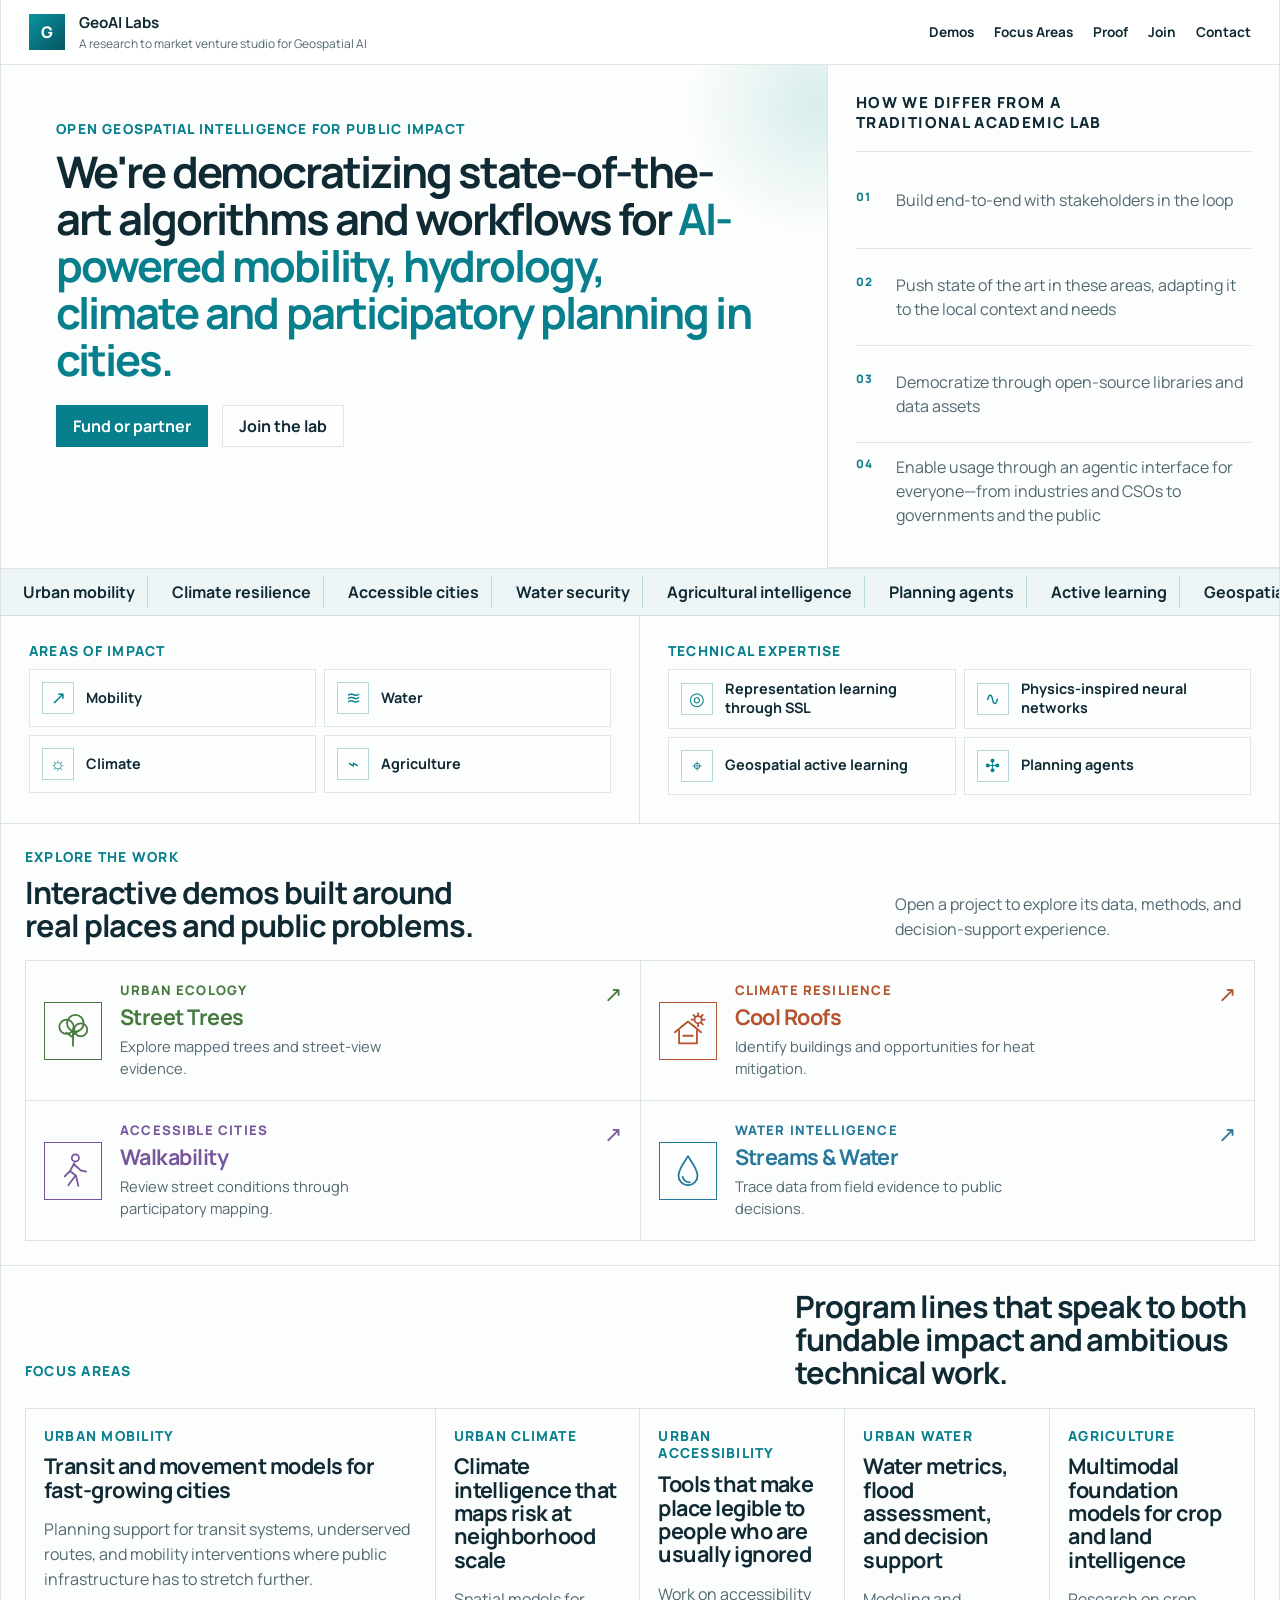
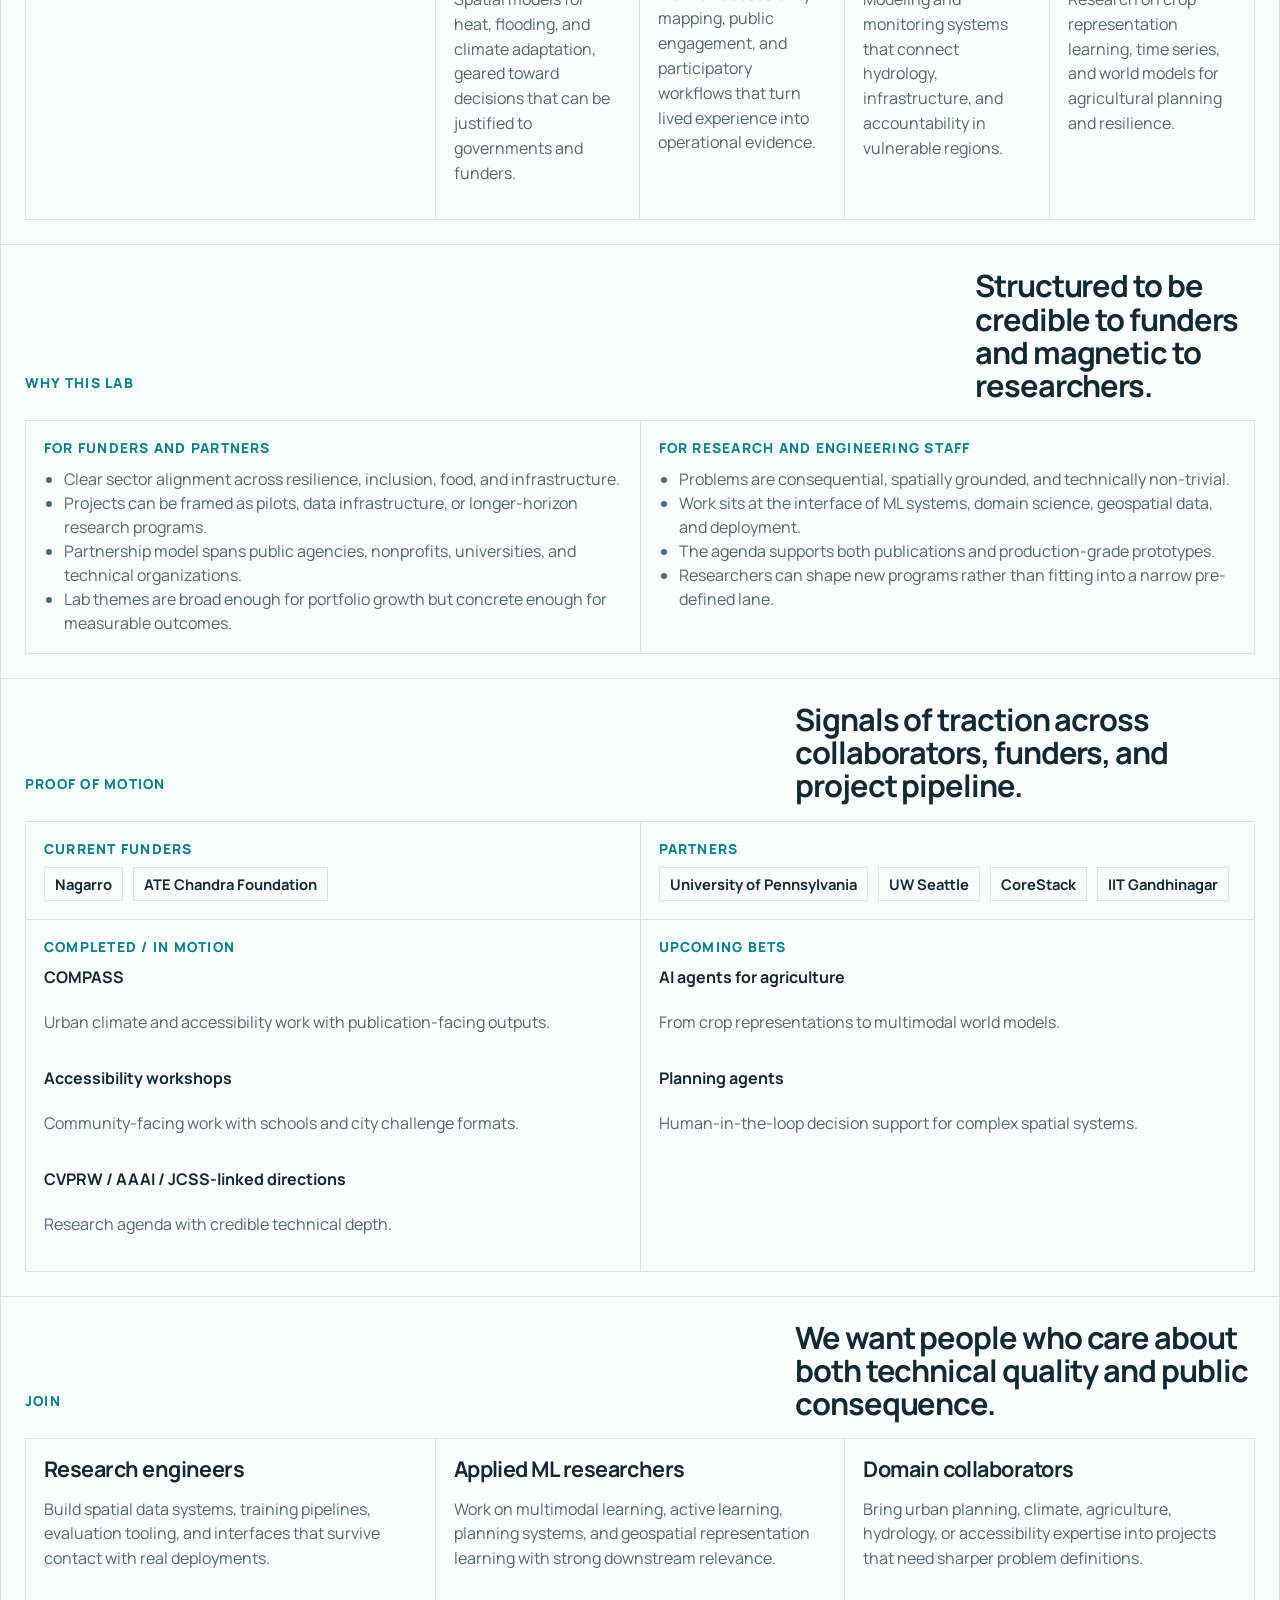
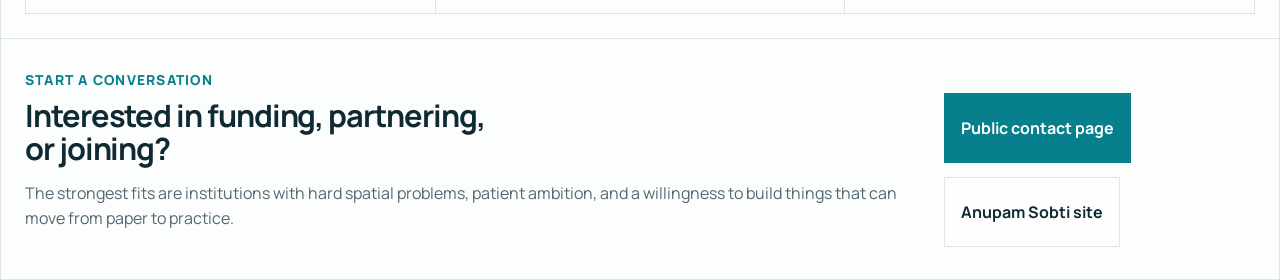
==== index.html @ 1dc9b7a9 "Refine GeoAI Labs homepage design" ====
<!DOCTYPE html>
<html lang="en">
  <head>
    <meta charset="UTF-8" />
    <meta name="viewport" content="width=device-width, initial-scale=1.0" />
    <title>GeoAI Lab</title>
    <meta
      name="description"
      content="GeoAI Lab builds geospatial AI systems for climate resilience, accessibility, water security, agriculture, and urban mobility."
    />
    <link rel="preconnect" href="https://fonts.googleapis.com" />
    <link rel="preconnect" href="https://fonts.gstatic.com" crossorigin />
    <link
      href="https://fonts.googleapis.com/css2?family=Manrope:wght@400;500;600;700;800&family=Newsreader:opsz,wght@6..72,400;6..72,600;6..72,700&display=swap"
      rel="stylesheet"
    />
    <link rel="stylesheet" href="styles.css" />
  </head>
  <body>
    <div class="page-shell">
      <header class="site-header">
        <a class="brand" href="#top">
          <span class="brand-mark">G</span>
          <span class="brand-text">
            <strong>GeoAI Labs</strong>
            <span>A research to market venture studio for Geospatial AI</span>
          </span>
        </a>
        <nav class="site-nav">
          <a href="#demos">Demos</a>
          <a href="#focus">Focus Areas</a>
          <a href="#proof">Proof</a>
          <a href="#join">Join</a>
          <a href="#contact">Contact</a>
        </nav>
      </header>

      <main id="top">
        <section class="hero reveal">
          <div class="hero-copy">
            <p class="eyebrow">Open geospatial intelligence for public impact</p>
            <h1>
              We're democratizing state-of-the-art algorithms and workflows for
              <span>AI-powered mobility, hydrology, climate and participatory planning in cities.</span>
            </h1>
            <div class="hero-actions">
              <a class="button button-primary" href="#contact">Fund or partner</a>
              <a class="button button-secondary" href="#join">Join the lab</a>
            </div>
          </div>

          <aside class="hero-panel">
            <div class="signal-card">
              <p class="signal-label">How we differ from a traditional academic lab</p>
              <ul class="signal-list">
                <li>Build end-to-end with stakeholders in the loop</li>
                <li>Push state of the art in these areas, adapting it to the local context and needs</li>
                <li>Democratize through open-source libraries and data assets</li>
                <li>Enable usage through an agentic interface for everyone—from industries and CSOs to governments and the public</li>
              </ul>
            </div>
          </aside>
        </section>

        <section class="marquee reveal">
          <div class="marquee-track">
            <span>Urban mobility</span>
            <span>Climate resilience</span>
            <span>Accessible cities</span>
            <span>Water security</span>
            <span>Agricultural intelligence</span>
            <span>Planning agents</span>
            <span>Active learning</span>
            <span>Geospatial NLP</span>
            <span>Urban mobility</span>
            <span>Climate resilience</span>
            <span>Accessible cities</span>
            <span>Water security</span>
            <span>Agricultural intelligence</span>
            <span>Planning agents</span>
            <span>Active learning</span>
            <span>Geospatial NLP</span>
          </div>
        </section>

        <section class="portfolio-band reveal" aria-label="Research portfolio">
          <article>
            <p class="eyebrow">Areas of impact</p>
            <ul class="portfolio-list">
              <li><span class="portfolio-icon" aria-hidden="true">↗</span><span>Mobility</span></li>
              <li><span class="portfolio-icon" aria-hidden="true">≋</span><span>Water</span></li>
              <li><span class="portfolio-icon" aria-hidden="true">☼</span><span>Climate</span></li>
              <li><span class="portfolio-icon" aria-hidden="true">⌁</span><span>Agriculture</span></li>
            </ul>
          </article>
          <article>
            <p class="eyebrow">Technical Expertise</p>
            <ul class="portfolio-list">
              <li><span class="portfolio-icon" aria-hidden="true">◎</span><span>Representation learning through SSL</span></li>
              <li><span class="portfolio-icon" aria-hidden="true">∿</span><span>Physics-inspired neural networks</span></li>
              <li><span class="portfolio-icon" aria-hidden="true">⌖</span><span>Geospatial active learning</span></li>
              <li><span class="portfolio-icon" aria-hidden="true">✣</span><span>Planning agents</span></li>
            </ul>
          </article>
        </section>

        <section class="section reveal" id="demos">
          <div class="section-heading">
            <div>
              <p class="eyebrow">Explore The Work</p>
              <h2>Interactive demos built around real places and public problems.</h2>
            </div>
            <p class="section-intro">Open a project to explore its data, methods, and decision-support experience.</p>
          </div>

          <div class="demo-grid">
            <a class="demo-card demo-trees" href="trees/">
              <span class="demo-icon" aria-hidden="true">
                <svg viewBox="0 0 64 64" role="img">
                  <path d="M32 57V34" />
                  <path d="M32 43 21 35M32 39l10-8" />
                  <circle cx="21" cy="25" r="12" />
                  <circle cx="36" cy="19" r="14" />
                  <circle cx="45" cy="30" r="11" />
                </svg>
              </span>
              <span class="demo-copy">
                <span class="demo-label">Urban ecology</span>
                <strong>Street Trees</strong>
                <span>Explore mapped trees and street-view evidence.</span>
              </span>
              <span class="demo-arrow" aria-hidden="true">↗</span>
            </a>

            <a class="demo-card demo-roofs" href="coolroofs/">
              <span class="demo-icon" aria-hidden="true">
                <svg viewBox="0 0 64 64" role="img">
                  <path d="m10 34 22-18 22 18" />
                  <path d="M17 31v22h30V31" />
                  <path d="M24 40h16" />
                  <circle cx="49" cy="13" r="6" />
                  <path d="M49 2v4M49 20v4M38 13h4M56 13h4M41 5l3 3M54 18l3 3M57 5l-3 3" />
                </svg>
              </span>
              <span class="demo-copy">
                <span class="demo-label">Climate resilience</span>
                <strong>Cool Roofs</strong>
                <span>Identify buildings and opportunities for heat mitigation.</span>
              </span>
              <span class="demo-arrow" aria-hidden="true">↗</span>
            </a>

            <a class="demo-card demo-walk" href="walk/">
              <span class="demo-icon" aria-hidden="true">
                <svg viewBox="0 0 64 64" role="img">
                  <circle cx="36" cy="10" r="6" />
                  <path d="m34 19-7 13 10 8 4 17M27 32l-9 9M34 21l11 10 9 2M36 40l-12 16" />
                </svg>
              </span>
              <span class="demo-copy">
                <span class="demo-label">Accessible cities</span>
                <strong>Walkability</strong>
                <span>Review street conditions through participatory mapping.</span>
              </span>
              <span class="demo-arrow" aria-hidden="true">↗</span>
            </a>

            <a class="demo-card demo-water" href="streams/">
              <span class="demo-icon" aria-hidden="true">
                <svg viewBox="0 0 64 64" role="img">
                  <path d="M32 7C24 20 16 29 16 40a16 16 0 0 0 32 0C48 29 40 20 32 7Z" />
                  <path d="M23 42c2 6 6 9 12 9" />
                </svg>
              </span>
              <span class="demo-copy">
                <span class="demo-label">Water intelligence</span>
                <strong>Streams & Water</strong>
                <span>Trace data from field evidence to public decisions.</span>
              </span>
              <span class="demo-arrow" aria-hidden="true">↗</span>
            </a>
          </div>
        </section>

        <section class="section reveal" id="focus">
          <div class="section-heading">
            <p class="eyebrow">Focus Areas</p>
            <h2>Program lines that speak to both fundable impact and ambitious technical work.</h2>
          </div>

          <div class="focus-grid">
            <article class="focus-card mobility">
              <p class="card-kicker">Urban mobility</p>
              <h3>Transit and movement models for fast-growing cities</h3>
              <p>
                Planning support for transit systems, underserved routes, and mobility
                interventions where public infrastructure has to stretch further.
              </p>
            </article>
            <article class="focus-card climate">
              <p class="card-kicker">Urban climate</p>
              <h3>Climate intelligence that maps risk at neighborhood scale</h3>
              <p>
                Spatial models for heat, flooding, and climate adaptation, geared toward
                decisions that can be justified to governments and funders.
              </p>
            </article>
            <article class="focus-card access">
              <p class="card-kicker">Urban accessibility</p>
              <h3>Tools that make place legible to people who are usually ignored</h3>
              <p>
                Work on accessibility mapping, public engagement, and participatory
                workflows that turn lived experience into operational evidence.
              </p>
            </article>
            <article class="focus-card water">
              <p class="card-kicker">Urban water</p>
              <h3>Water metrics, flood assessment, and decision support</h3>
              <p>
                Modeling and monitoring systems that connect hydrology, infrastructure,
                and accountability in vulnerable regions.
              </p>
            </article>
            <article class="focus-card agri">
              <p class="card-kicker">Agriculture</p>
              <h3>Multimodal foundation models for crop and land intelligence</h3>
              <p>
                Research on crop representation learning, time series, and world models
                for agricultural planning and resilience.
              </p>
            </article>
          </div>
        </section>

        <section class="section split reveal" id="proof">
          <div class="section-heading narrow">
            <p class="eyebrow">Why This Lab</p>
            <h2>Structured to be credible to funders and magnetic to researchers.</h2>
          </div>

          <div class="split-grid">
            <article class="panel">
              <p class="panel-kicker">For funders and partners</p>
              <ul class="detail-list">
                <li>Clear sector alignment across resilience, inclusion, food, and infrastructure.</li>
                <li>Projects can be framed as pilots, data infrastructure, or longer-horizon research programs.</li>
                <li>Partnership model spans public agencies, nonprofits, universities, and technical organizations.</li>
                <li>Lab themes are broad enough for portfolio growth but concrete enough for measurable outcomes.</li>
              </ul>
            </article>
            <article class="panel">
              <p class="panel-kicker">For research and engineering staff</p>
              <ul class="detail-list">
                <li>Problems are consequential, spatially grounded, and technically non-trivial.</li>
                <li>Work sits at the interface of ML systems, domain science, geospatial data, and deployment.</li>
                <li>The agenda supports both publications and production-grade prototypes.</li>
                <li>Researchers can shape new programs rather than fitting into a narrow pre-defined lane.</li>
              </ul>
            </article>
          </div>
        </section>

        <section class="section reveal">
          <div class="section-heading">
            <p class="eyebrow">Proof Of Motion</p>
            <h2>Signals of traction across collaborators, funders, and project pipeline.</h2>
          </div>

          <div class="evidence-grid">
            <article class="evidence-card">
              <p class="card-kicker">Current funders</p>
              <div class="pill-row">
                <span>Nagarro</span>
                <span>ATE Chandra Foundation</span>
              </div>
            </article>
            <article class="evidence-card">
              <p class="card-kicker">Partners</p>
              <div class="pill-row">
                <span>University of Pennsylvania</span>
                <span>UW Seattle</span>
                <span>CoreStack</span>
                <span>IIT Gandhinagar</span>
              </div>
            </article>
            <article class="evidence-card">
              <p class="card-kicker">Completed / in motion</p>
              <div class="metric-stack">
                <div>
                  <strong>COMPASS</strong>
                  <p>Urban climate and accessibility work with publication-facing outputs.</p>
                </div>
                <div>
                  <strong>Accessibility workshops</strong>
                  <p>Community-facing work with schools and city challenge formats.</p>
                </div>
                <div>
                  <strong>CVPRW / AAAI / JCSS-linked directions</strong>
                  <p>Research agenda with credible technical depth.</p>
                </div>
              </div>
            </article>
            <article class="evidence-card accent">
              <p class="card-kicker">Upcoming bets</p>
              <div class="metric-stack">
                <div>
                  <strong>AI agents for agriculture</strong>
                  <p>From crop representations to multimodal world models.</p>
                </div>
                <div>
                  <strong>Planning agents</strong>
                  <p>Human-in-the-loop decision support for complex spatial systems.</p>
                </div>
              </div>
            </article>
          </div>
        </section>

        <section class="section recruitment reveal" id="join">
          <div class="section-heading">
            <p class="eyebrow">Join</p>
            <h2>We want people who care about both technical quality and public consequence.</h2>
          </div>

          <div class="recruit-grid">
            <article class="recruit-card">
              <h3>Research engineers</h3>
              <p>
                Build spatial data systems, training pipelines, evaluation tooling, and
                interfaces that survive contact with real deployments.
              </p>
            </article>
            <article class="recruit-card">
              <h3>Applied ML researchers</h3>
              <p>
                Work on multimodal learning, active learning, planning systems, and
                geospatial representation learning with strong downstream relevance.
              </p>
            </article>
            <article class="recruit-card">
              <h3>Domain collaborators</h3>
              <p>
                Bring urban planning, climate, agriculture, hydrology, or accessibility
                expertise into projects that need sharper problem definitions.
              </p>
            </article>
          </div>
        </section>

        <section class="section contact reveal" id="contact">
          <div class="contact-panel">
            <div>
              <p class="eyebrow">Start A Conversation</p>
              <h2>Interested in funding, partnering, or joining?</h2>
              <p>
                The strongest fits are institutions with hard spatial problems, patient
                ambition, and a willingness to build things that can move from paper to practice.
              </p>
            </div>
            <div class="contact-actions">
              <a class="button button-primary" href="https://anupamsobti.github.io/get_in_touch/" target="_blank" rel="noreferrer">Public contact page</a>
              <a class="button button-secondary" href="https://anupamsobti.github.io/" target="_blank" rel="noreferrer">Anupam Sobti site</a>
            </div>
          </div>
        </section>
      </main>
    </div>

    <script src="script.js"></script>
  </body>
</html>
---- styles.css ----
:root {
  --bg: #edf3f5;
  --bg-strong: #dbe6e9;
  --surface: rgba(255, 255, 255, 0.88);
  --surface-strong: #ffffff;
  --ink: #102a34;
  --muted: #526871;
  --line: rgba(16, 42, 52, 0.12);
  --brand: #087f8c;
  --brand-2: #f05d3a;
  --brand-3: #7bc7be;
  --shadow: 0 12px 34px rgba(20, 52, 62, 0.08);
  --radius-xl: 20px;
  --radius-lg: 14px;
  --radius-md: 10px;
  --max-width: 1440px;
}

* {
  box-sizing: border-box;
}

html {
  scroll-behavior: smooth;
}

body {
  margin: 0;
  min-height: 100vh;
  color: var(--ink);
  background:
    radial-gradient(circle at 8% 0%, rgba(8, 127, 140, 0.12), transparent 28%),
    radial-gradient(circle at 92% 8%, rgba(240, 93, 58, 0.08), transparent 20%),
    linear-gradient(180deg, #f7fafb 0%, var(--bg) 100%);
  font-family: "Manrope", "Avenir Next", "Segoe UI", sans-serif;
}

body::before {
  content: "";
  position: fixed;
  inset: 0;
  pointer-events: none;
  background-image:
    linear-gradient(rgba(19, 33, 30, 0.045) 1px, transparent 1px),
    linear-gradient(90deg, rgba(19, 33, 30, 0.045) 1px, transparent 1px);
  background-size: 56px 56px;
  mask-image: linear-gradient(180deg, rgba(0, 0, 0, 0.22), transparent 75%);
}

.page-shell {
  width: min(calc(100% - 40px), var(--max-width));
  margin: 0 auto;
  padding: 12px 0 36px;
}

.site-header {
  position: sticky;
  top: 10px;
  z-index: 10;
  display: flex;
  justify-content: space-between;
  align-items: center;
  gap: 24px;
  padding: 9px 12px;
  margin-bottom: 12px;
  border: 1px solid var(--line);
  border-radius: 999px;
  background: rgba(255, 255, 255, 0.86);
  backdrop-filter: blur(14px);
  box-shadow: 0 8px 24px rgba(16, 42, 52, 0.08);
}

.brand {
  display: inline-flex;
  align-items: center;
  gap: 14px;
  color: inherit;
  text-decoration: none;
}

.brand-mark {
  display: grid;
  place-items: center;
  width: 36px;
  height: 36px;
  border-radius: 10px;
  background: linear-gradient(135deg, #0a94a0, #075463);
  color: #ffffff;
  font-weight: 800;
}

.brand-text {
  display: flex;
  flex-direction: column;
  gap: 2px;
  font-size: 0.75rem;
  color: var(--muted);
}

.brand-text strong {
  color: var(--ink);
  font-size: 0.95rem;
}

.site-nav {
  display: flex;
  flex-wrap: wrap;
  gap: 20px;
}

.site-nav a {
  color: var(--ink);
  text-decoration: none;
  font-size: 0.85rem;
  font-weight: 700;
}

.hero,
.section,
.marquee {
  margin-bottom: 12px;
}

.hero {
  display: grid;
  grid-template-columns: minmax(0, 1.65fr) minmax(360px, 0.9fr);
  gap: 12px;
}

.hero-copy,
.hero-panel,
.section,
.contact-panel {
  border: 1px solid var(--line);
  border-radius: var(--radius-xl);
  background: var(--surface);
  box-shadow: var(--shadow);
  backdrop-filter: blur(10px);
}

.hero-copy {
  padding: clamp(32px, 4.3vw, 64px);
  position: relative;
  overflow: hidden;
}

.hero-copy::after {
  content: "";
  position: absolute;
  width: 260px;
  height: 260px;
  right: -120px;
  top: -90px;
  border-radius: 50%;
  background: radial-gradient(circle, rgba(123, 199, 190, 0.28), transparent 70%);
}

.eyebrow,
.card-kicker,
.panel-kicker,
.signal-label {
  margin: 0 0 10px;
  text-transform: uppercase;
  letter-spacing: 0.09em;
  font-size: 0.86rem;
  font-weight: 900;
  line-height: 1.3;
  color: var(--brand);
}

h1,
h2,
h3 {
  margin: 0;
  line-height: 1.08;
  font-family: "Manrope", "Avenir Next", "Segoe UI", sans-serif;
  font-weight: 700;
}

h1 {
  max-width: 24ch;
  font-size: clamp(2.15rem, 3.4vw, 3.55rem);
  letter-spacing: -0.045em;
}

h1 span {
  color: var(--brand);
}

h2 {
  max-width: 23ch;
  font-size: clamp(1.65rem, 2.4vw, 2.35rem);
  letter-spacing: -0.035em;
}

h3 {
  font-size: 1.35rem;
  letter-spacing: -0.025em;
  margin-bottom: 10px;
}

p {
  line-height: 1.55;
  color: var(--muted);
}

.hero-text {
  max-width: 58ch;
  margin: 24px 0 0;
  font-size: 1.08rem;
}

.founder-note {
  max-width: 54ch;
  margin: 24px 0 0;
  color: var(--ink);
  font-weight: 600;
}

.hero-actions,
.contact-actions {
  display: flex;
  flex-wrap: wrap;
  gap: 14px;
  margin-top: 22px;
}

.button {
  display: inline-flex;
  align-items: center;
  justify-content: center;
  min-height: 42px;
  padding: 0 16px;
  border-radius: 999px;
  border: 1px solid transparent;
  font-weight: 700;
  text-decoration: none;
  transition: transform 180ms ease, border-color 180ms ease, background-color 180ms ease;
}

.button:hover {
  transform: translateY(-1px);
}

.button-primary {
  background: var(--ink);
  background: var(--brand);
  color: #ffffff;
}

.button-secondary {
  border-color: var(--line);
  color: var(--ink);
  background: rgba(255, 255, 255, 0.55);
}

.hero-panel {
  display: grid;
  gap: 10px;
  padding: 12px;
}

.signal-card,
.signal-grid article,
.focus-card,
.panel,
.evidence-card,
.recruit-card {
  border: 1px solid var(--line);
  border-radius: var(--radius-lg);
  background: var(--surface-strong);
}

.signal-card {
  padding: 18px;
}

.signal-list,
.detail-list {
  margin: 0;
  padding-left: 20px;
  color: var(--muted);
  line-height: 1.5;
}

.signal-list {
  display: grid;
  gap: 8px;
}

.signal-list li::marker {
  color: var(--brand);
}

.signal-grid {
  display: grid;
  grid-template-columns: repeat(3, 1fr);
  gap: 8px;
}

.signal-grid article {
  padding: 14px;
}

.signal-grid span {
  display: block;
  margin-bottom: 6px;
  color: var(--muted);
  font-size: 0.85rem;
}

.signal-grid strong {
  display: block;
  margin-bottom: 8px;
  font-size: 1.08rem;
}

.marquee {
  overflow: hidden;
  border-radius: 999px;
  border: 1px solid var(--line);
  background: rgba(255, 255, 255, 0.78);
}

.marquee-track {
  display: flex;
  width: max-content;
  gap: 12px;
  padding: 7px 10px;
  animation: drift 24s linear infinite;
}

.marquee-track span {
  padding: 7px 11px;
  border-radius: 999px;
  background: rgba(8, 127, 140, 0.08);
  color: var(--ink);
  font-weight: 700;
  white-space: nowrap;
}

.section {
  padding: 24px;
}

.section-heading {
  display: flex;
  justify-content: space-between;
  align-items: end;
  gap: 20px;
  margin-bottom: 18px;
}

.section-heading.narrow h2 {
  max-width: 14ch;
}

.section-intro {
  max-width: 36ch;
  margin: 0;
}

.demo-grid {
  display: grid;
  grid-template-columns: repeat(2, 1fr);
  gap: 10px;
}

.demo-card {
  position: relative;
  display: grid;
  grid-template-columns: auto 1fr auto;
  align-items: center;
  gap: 18px;
  min-height: 140px;
  padding: 18px;
  overflow: hidden;
  border: 1px solid var(--line);
  border-radius: var(--radius-lg);
  color: var(--ink);
  text-decoration: none;
  background: var(--surface-strong);
  transition: transform 180ms ease, box-shadow 180ms ease, border-color 180ms ease;
}

.demo-card::after {
  content: "";
  position: absolute;
  width: 180px;
  height: 180px;
  right: -72px;
  bottom: -96px;
  border-radius: 50%;
  background: currentColor;
  opacity: 0.07;
}

.demo-card:hover,
.demo-card:focus-visible {
  z-index: 1;
  transform: translateY(-3px);
  border-color: currentColor;
  box-shadow: 0 20px 42px rgba(27, 34, 28, 0.13);
}

.demo-card:focus-visible {
  outline: 3px solid rgba(13, 108, 99, 0.22);
  outline-offset: 3px;
}

.demo-icon {
  display: grid;
  place-items: center;
  width: 58px;
  height: 58px;
  border-radius: 14px;
  background: rgba(255, 255, 255, 0.62);
  box-shadow: inset 0 0 0 1px rgba(19, 33, 30, 0.08);
}

.demo-icon svg {
  width: 38px;
  height: 38px;
  fill: none;
  stroke: currentColor;
  stroke-width: 3;
  stroke-linecap: round;
  stroke-linejoin: round;
}

.demo-copy {
  display: grid;
  gap: 7px;
}

.demo-copy strong {
  font-family: "Manrope", "Avenir Next", "Segoe UI", sans-serif;
  font-size: 1.35rem;
  letter-spacing: -0.025em;
  line-height: 1;
}

.demo-copy > span:last-child {
  max-width: 34ch;
  color: var(--muted);
  font-size: 0.92rem;
  line-height: 1.5;
}

.demo-label {
  color: currentColor;
  font-size: 0.82rem;
  font-weight: 900;
  letter-spacing: 0.09em;
  line-height: 1.3;
  text-transform: uppercase;
}

.demo-arrow {
  align-self: start;
  font-size: 1.35rem;
  transition: transform 180ms ease;
}

.demo-card:hover .demo-arrow,
.demo-card:focus-visible .demo-arrow {
  transform: translate(3px, -3px);
}

.demo-trees {
  color: #477a3e;
  background: linear-gradient(135deg, rgba(60, 154, 111, 0.13), #fff 68%);
}

.demo-roofs {
  color: #b4532d;
  background: linear-gradient(135deg, rgba(240, 93, 58, 0.12), #fff 68%);
}

.demo-walk {
  color: #77569b;
  background: linear-gradient(135deg, rgba(113, 91, 164, 0.11), #fff 68%);
}

.demo-water {
  color: #26789a;
  background: linear-gradient(135deg, rgba(28, 129, 168, 0.11), #fff 68%);
}

.focus-grid {
  display: grid;
  grid-template-columns: repeat(6, 1fr);
  gap: 10px;
}

.focus-card {
  min-height: 225px;
  padding: 18px;
}

.focus-card.mobility {
  grid-column: span 2;
  background: linear-gradient(180deg, rgba(208, 109, 54, 0.09), #fffaf1);
}

.focus-card.climate {
  grid-column: span 1;
  background: linear-gradient(180deg, rgba(13, 108, 99, 0.13), #fffaf1);
}

.focus-card.access {
  grid-column: span 1;
  background: linear-gradient(180deg, rgba(159, 207, 154, 0.18), #fffaf1);
}

.focus-card.water {
  grid-column: span 1;
  background: linear-gradient(180deg, rgba(45, 123, 177, 0.14), #fffaf1);
}

.focus-card.agri {
  grid-column: span 1;
  background: linear-gradient(180deg, rgba(105, 149, 45, 0.16), #fffaf1);
}

.split-grid,
.evidence-grid,
.recruit-grid {
  display: grid;
  gap: 10px;
}

.split-grid {
  grid-template-columns: repeat(2, 1fr);
}

.panel {
  padding: 18px;
}

.evidence-grid {
  grid-template-columns: repeat(2, 1fr);
}

.evidence-card {
  padding: 18px;
}

.evidence-card.accent {
  background: linear-gradient(135deg, rgba(13, 108, 99, 0.12), rgba(159, 207, 154, 0.28));
}

.pill-row {
  display: flex;
  flex-wrap: wrap;
  gap: 10px;
}

.pill-row span {
  padding: 10px 12px;
  border-radius: 999px;
  background: rgba(19, 33, 30, 0.06);
  color: var(--ink);
  font-size: 0.92rem;
  font-weight: 700;
}

.metric-stack {
  display: grid;
  gap: 16px;
}

.metric-stack strong {
  display: inline-block;
  margin-bottom: 6px;
}

.recruit-grid {
  grid-template-columns: repeat(3, 1fr);
}

.recruit-card {
  padding: 18px;
  min-height: 175px;
}

.contact-panel {
  display: flex;
  justify-content: space-between;
  gap: 24px;
  padding: 24px;
}

.reveal {
  opacity: 0;
  transform: translateY(18px);
  transition: opacity 700ms ease, transform 700ms ease;
}

.reveal.is-visible {
  opacity: 1;
  transform: translateY(0);
}

@keyframes drift {
  from {
    transform: translateX(0);
  }
  to {
    transform: translateX(-33%);
  }
}

@media (max-width: 1024px) {
  .hero,
  .split-grid,
  .evidence-grid,
  .recruit-grid,
  .contact-panel {
    grid-template-columns: 1fr;
  }

  .hero {
    grid-template-columns: 1fr;
  }

  .focus-grid {
    grid-template-columns: repeat(2, 1fr);
  }

  .demo-grid {
    grid-template-columns: 1fr;
  }

  .focus-card.mobility,
  .focus-card.climate,
  .focus-card.access,
  .focus-card.water,
  .focus-card.agri {
    grid-column: span 1;
  }

  .signal-grid {
    grid-template-columns: 1fr;
  }

  .contact-panel {
    display: grid;
  }
}

@media (max-width: 720px) {
  .page-shell {
    width: min(calc(100% - 20px), var(--max-width));
    padding-top: 12px;
  }

  .site-header {
    position: static;
    border-radius: 18px;
    padding: 10px;
  }

  .site-nav {
    justify-content: flex-end;
    gap: 8px 12px;
  }

  .site-nav a {
    font-size: 0.78rem;
  }

  .brand-text > span {
    display: none;
  }

  .hero-copy,
  .section,
  .hero-panel,
  .contact-panel {
    padding: 22px;
  }

  .focus-grid,
  .recruit-grid,
  .demo-grid {
    grid-template-columns: 1fr;
  }

  .demo-card {
    grid-template-columns: auto 1fr;
    min-height: 150px;
    padding: 20px;
  }

  .demo-arrow {
    position: absolute;
    top: 18px;
    right: 20px;
  }

  h1 {
    font-size: 2.05rem;
    line-height: 1.08;
  }

  h2 {
    font-size: 2.2rem;
  }

  .section-heading {
    align-items: start;
    flex-direction: column;
  }
}

@media (prefers-reduced-motion: reduce) {
  html {
    scroll-behavior: auto;
  }

  .reveal,
  .marquee-track,
  .button {
    animation: none !important;
    transition: none !important;
  }

  .reveal {
    opacity: 1;
    transform: none;
  }
}

/* Continuous canvas: structure through rules and rhythm, not floating cards. */
body {
  background: #f6f9fa;
}

body::before {
  opacity: 0.45;
}

.page-shell {
  width: min(100%, var(--max-width));
  padding: 0;
  background: rgba(255, 255, 255, 0.74);
  border-inline: 1px solid var(--line);
}

.site-header {
  top: 0;
  margin: 0;
  padding: 12px 28px;
  border: 0;
  border-bottom: 1px solid var(--line);
  border-radius: 0;
  background: rgba(255, 255, 255, 0.94);
  box-shadow: none;
}

.brand-mark,
.button,
.marquee,
.marquee-track span,
.hero-copy,
.hero-panel,
.section,
.contact-panel,
.signal-card,
.signal-grid article,
.demo-card,
.demo-icon,
.focus-card,
.panel,
.evidence-card,
.recruit-card,
.pill-row span {
  border-radius: 0;
}

.hero,
.section,
.marquee {
  margin: 0;
}

.hero {
  gap: 0;
  border-bottom: 1px solid var(--line);
}

.hero-copy,
.hero-panel,
.section,
.contact-panel {
  border: 0;
  background: transparent;
  box-shadow: none;
  backdrop-filter: none;
}

.hero-copy {
  border-right: 1px solid var(--line);
}

.hero-panel {
  padding: 0;
}

.signal-card {
  display: grid;
  grid-template-rows: auto 1fr;
  padding: 28px;
  border: 0;
  border-bottom: 1px solid var(--line);
  background: transparent;
}

.signal-card .signal-label {
  max-width: 32ch;
  margin-bottom: 18px;
  color: var(--ink);
  font-size: 0.95rem;
  font-weight: 900;
  line-height: 1.3;
  letter-spacing: 0.09em;
}

.signal-card .signal-list {
  counter-reset: difference;
  grid-template-rows: repeat(4, minmax(0, 1fr));
  gap: 0;
  padding: 0;
  list-style: none;
}

.signal-card .signal-list li {
  counter-increment: difference;
  display: grid;
  grid-template-columns: 30px 1fr;
  align-content: center;
  gap: 10px;
  padding: 12px 0;
  border-top: 1px solid var(--line);
}

.signal-card .signal-list li::before {
  content: "0" counter(difference);
  color: var(--brand);
  font-size: 0.72rem;
  font-weight: 800;
  letter-spacing: 0.08em;
}

.signal-grid {
  gap: 0;
}

.signal-grid article {
  padding: 20px;
  border: 0;
  border-right: 1px solid var(--line);
  background: transparent;
}

.signal-grid article:last-child {
  border-right: 0;
}

.marquee {
  border: 0;
  border-bottom: 1px solid var(--line);
  background: #eef5f6;
}

.marquee-track span {
  padding: 5px 12px;
  background: transparent;
  border-right: 1px solid rgba(8, 127, 140, 0.22);
}

.portfolio-band {
  display: grid;
  grid-template-columns: 1fr 1fr;
  border-bottom: 1px solid var(--line);
}

.portfolio-band article {
  padding: 26px 28px 28px;
}

.portfolio-band article:first-child {
  border-right: 1px solid var(--line);
}

.portfolio-list {
  display: grid;
  grid-template-columns: repeat(2, minmax(0, 1fr));
  gap: 8px;
  margin: 0;
  padding: 0;
  list-style: none;
}

.portfolio-list li {
  display: grid;
  grid-template-columns: 34px 1fr;
  align-items: center;
  gap: 10px;
  min-height: 58px;
  padding: 10px 12px;
  border: 1px solid var(--line);
  color: var(--ink);
  background: rgba(255, 255, 255, 0.46);
  font-size: 0.9rem;
  font-weight: 700;
  line-height: 1.3;
  transition: transform 180ms ease, color 180ms ease, background-color 180ms ease, border-color 180ms ease, box-shadow 180ms ease;
}

.portfolio-list li:hover {
  z-index: 1;
  transform: translateY(-2px);
  border-color: rgba(8, 127, 140, 0.48);
  color: var(--brand);
  background: #ffffff;
  box-shadow: 0 10px 24px rgba(16, 42, 52, 0.1);
}

.portfolio-icon {
  display: grid;
  place-items: center;
  width: 32px;
  height: 32px;
  border: 1px solid rgba(8, 127, 140, 0.3);
  color: var(--brand);
  font-size: 1.15rem;
  font-weight: 500;
  transition: color 180ms ease, background-color 180ms ease, border-color 180ms ease;
}

.portfolio-list li:hover .portfolio-icon {
  border-color: var(--brand);
  color: #ffffff;
  background: var(--brand);
}

.section {
  border-bottom: 1px solid var(--line);
}

.demo-grid,
.focus-grid,
.split-grid,
.evidence-grid,
.recruit-grid {
  gap: 0;
  border-top: 1px solid var(--line);
  border-left: 1px solid var(--line);
}

.demo-card,
.focus-card,
.panel,
.evidence-card,
.recruit-card {
  border: 0;
  border-right: 1px solid var(--line);
  border-bottom: 1px solid var(--line);
  background: transparent;
  box-shadow: none;
}

.demo-card::after {
  display: none;
}

.demo-card:hover,
.demo-card:focus-visible {
  transform: none;
  background: #f2f8f8;
  box-shadow: inset 4px 0 0 currentColor;
}

.demo-icon {
  background: transparent;
  box-shadow: none;
  border: 1px solid currentColor;
}

.focus-card.mobility,
.focus-card.climate,
.focus-card.access,
.focus-card.water,
.focus-card.agri,
.evidence-card.accent {
  background: transparent;
}

.focus-card:hover,
.evidence-card:hover,
.recruit-card:hover {
  background: #f2f8f8;
}

.pill-row span {
  padding: 6px 10px;
  border: 1px solid var(--line);
  background: transparent;
}

.contact-panel {
  padding: 8px 0;
}

@media (max-width: 1024px) {
  .hero-copy {
    border-right: 0;
    border-bottom: 1px solid var(--line);
  }

  .signal-grid article {
    border-right: 0;
    border-bottom: 1px solid var(--line);
  }
}

@media (max-width: 720px) {
  .page-shell {
    width: 100%;
    border-inline: 0;
  }

  .site-header {
    padding: 10px 16px;
    border-radius: 0;
  }

  .hero-copy,
  .section {
    padding-inline: 20px;
  }

  .hero-panel {
    padding: 0;
  }

  .contact-panel {
    padding: 0;
  }

  .portfolio-band {
    grid-template-columns: 1fr;
  }

  .portfolio-band article {
    padding: 20px;
  }

  .portfolio-band article:first-child {
    border-right: 0;
    border-bottom: 1px solid var(--line);
  }

  .portfolio-list {
    grid-template-columns: 1fr;
  }
}
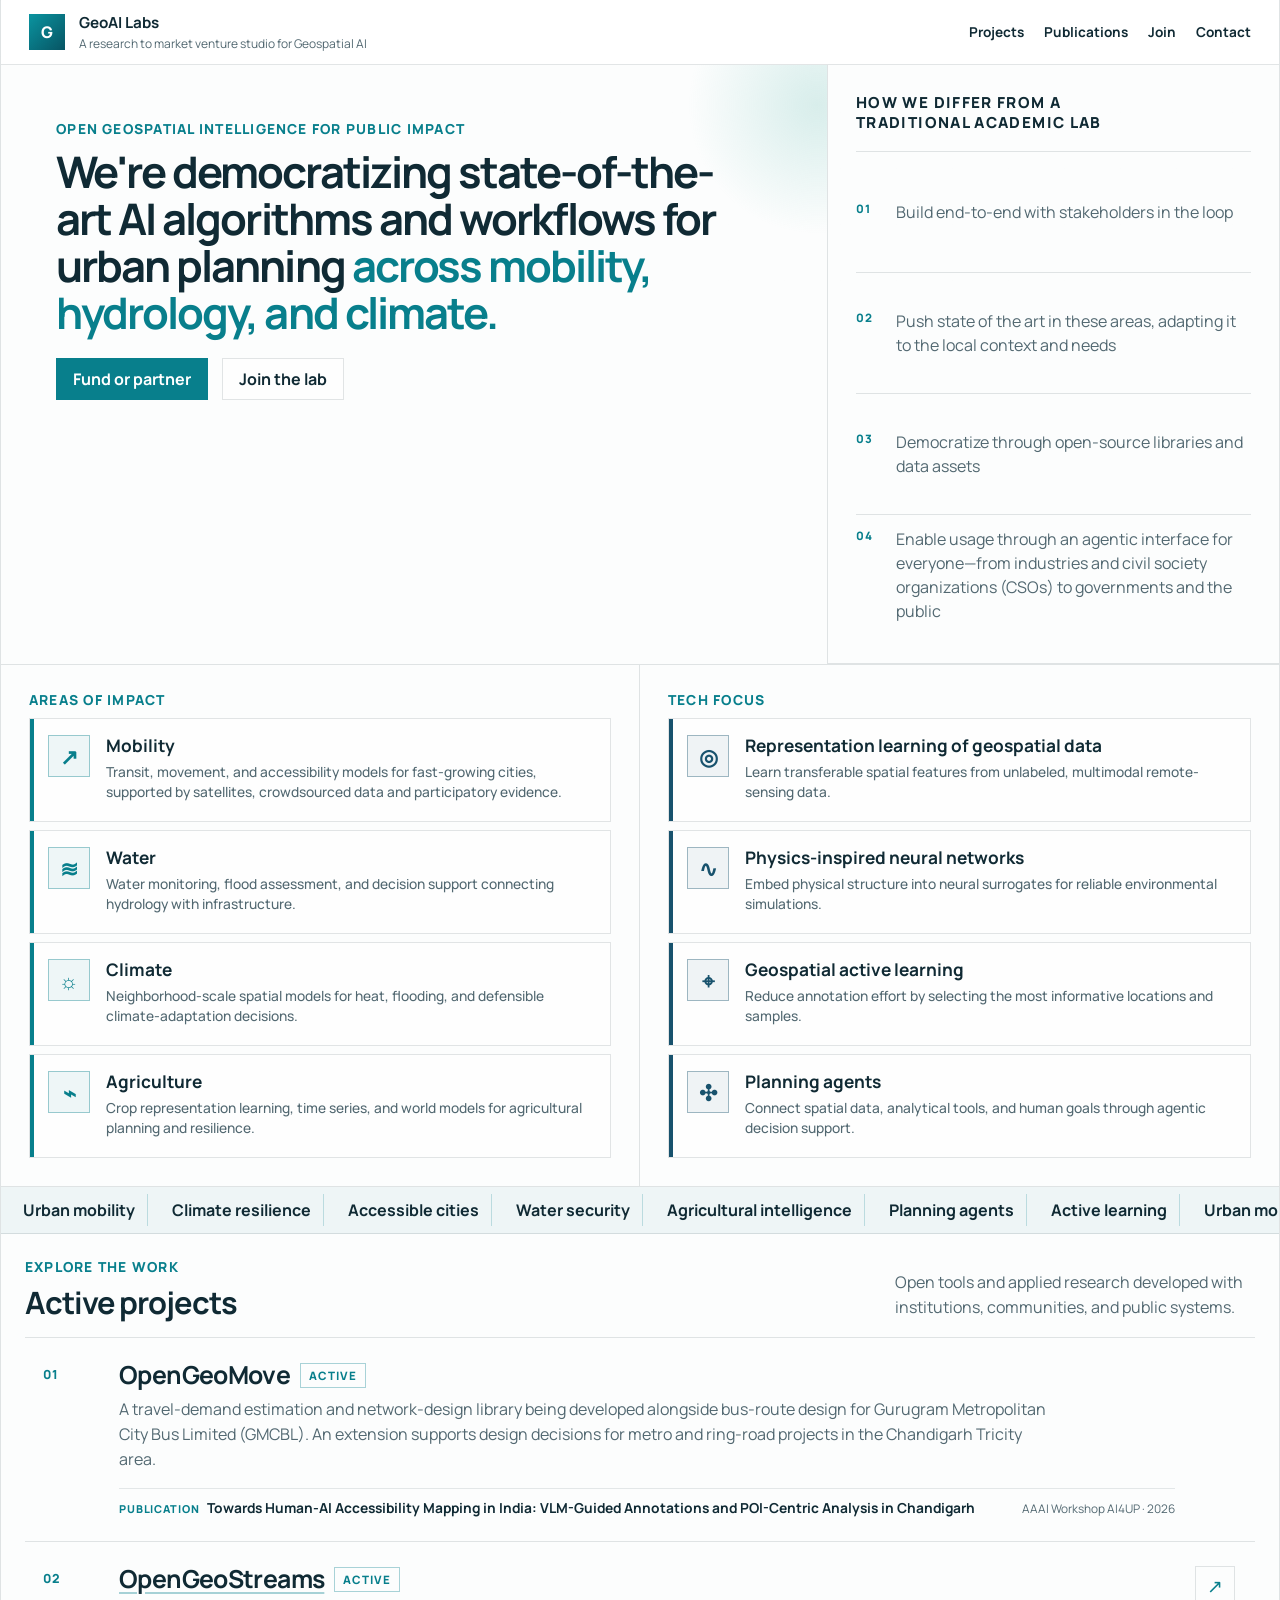
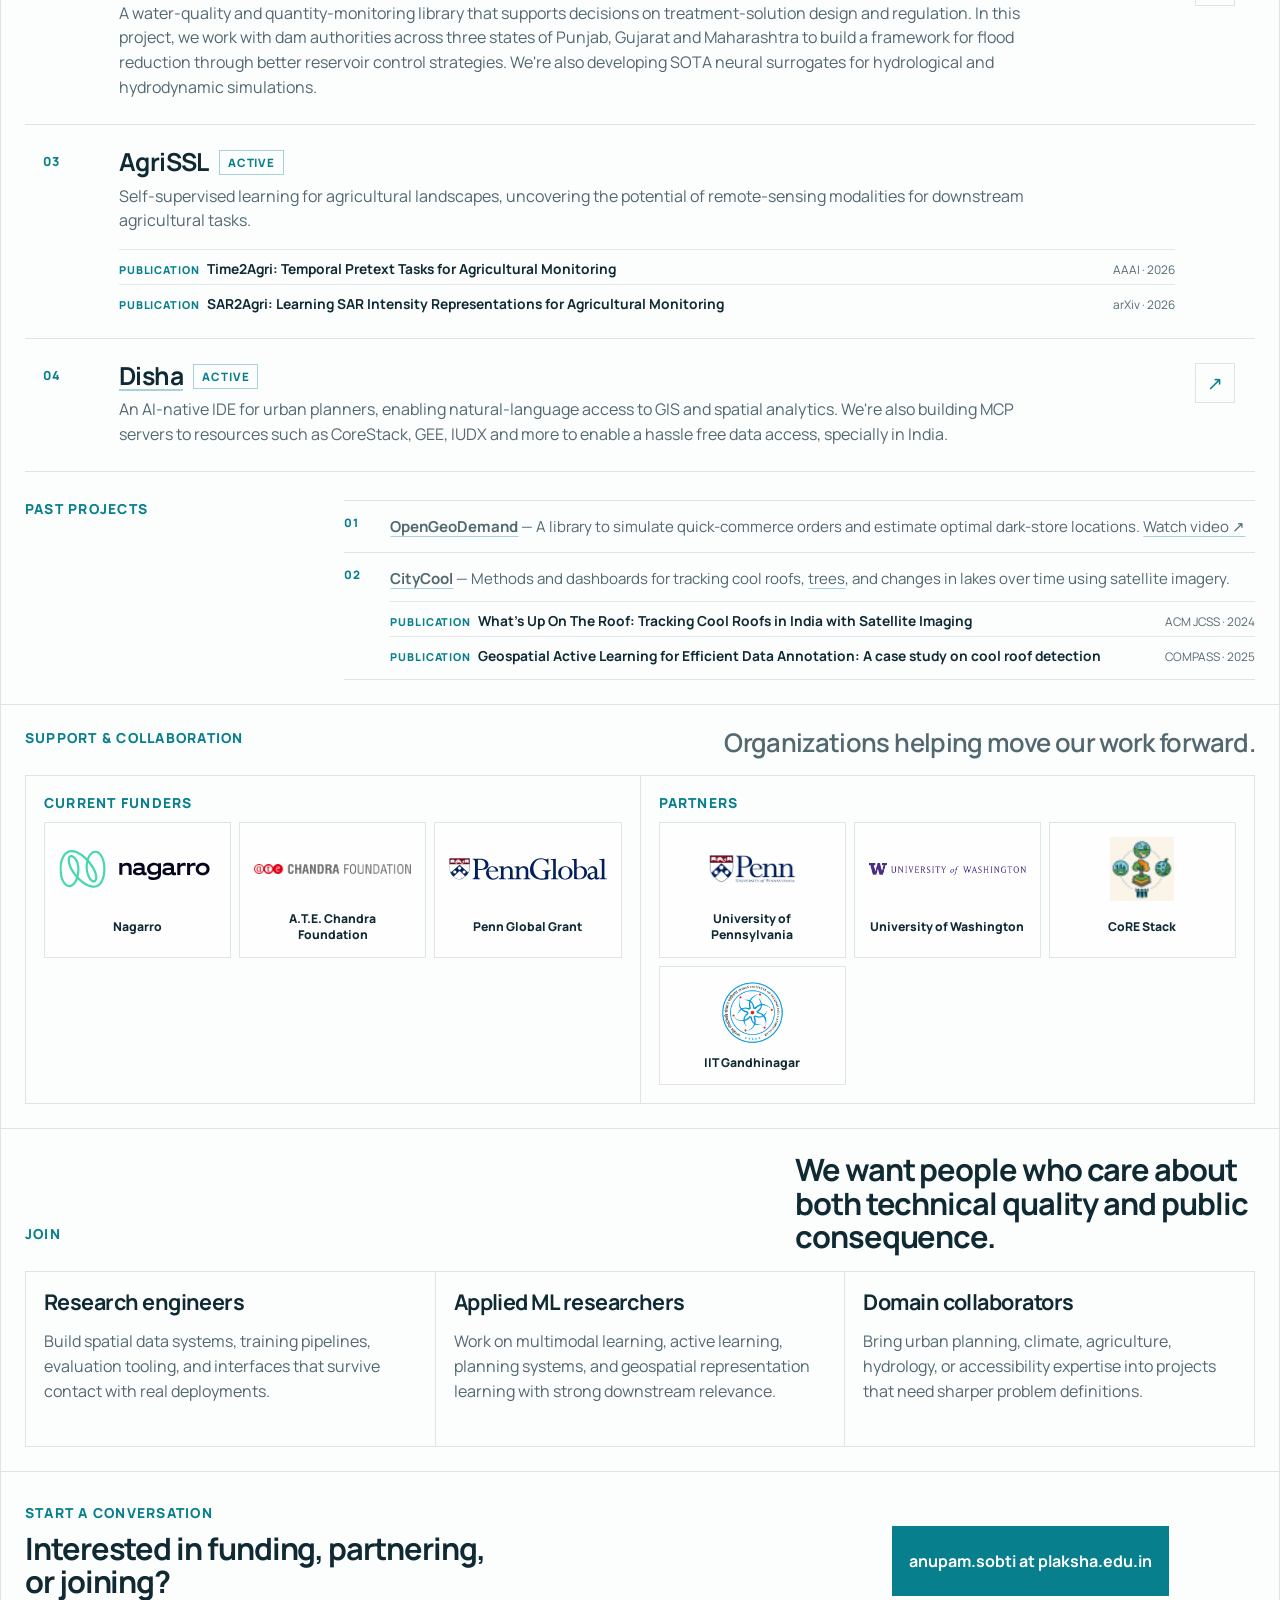
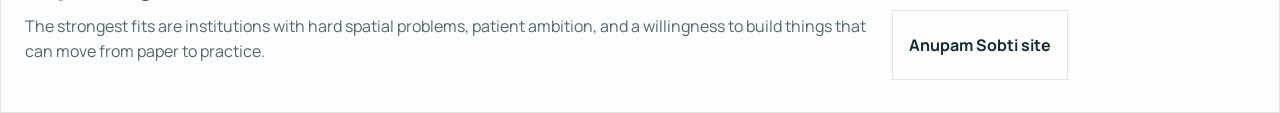
==== commit 282ad934: "Refresh site content and project showcase" ====
--- a/index.html
+++ b/index.html
@@ -27,9 +27,8 @@
           </span>
         </a>
         <nav class="site-nav">
-          <a href="#demos">Demos</a>
-          <a href="#focus">Focus Areas</a>
-          <a href="#proof">Proof</a>
+          <a href="#demos">Projects</a>
+          <a href="publications.html">Publications</a>
           <a href="#join">Join</a>
           <a href="#contact">Contact</a>
         </nav>
@@ -40,8 +39,8 @@
           <div class="hero-copy">
             <p class="eyebrow">Open geospatial intelligence for public impact</p>
             <h1>
-              We're democratizing state-of-the-art algorithms and workflows for
-              <span>AI-powered mobility, hydrology, climate and participatory planning in cities.</span>
+              We're democratizing state-of-the-art AI algorithms and workflows for urban planning
+              <span>across mobility, hydrology, and climate.</span>
             </h1>
             <div class="hero-actions">
               <a class="button button-primary" href="#contact">Fund or partner</a>
@@ -56,10 +55,31 @@
                 <li>Build end-to-end with stakeholders in the loop</li>
                 <li>Push state of the art in these areas, adapting it to the local context and needs</li>
                 <li>Democratize through open-source libraries and data assets</li>
-                <li>Enable usage through an agentic interface for everyone—from industries and CSOs to governments and the public</li>
+                <li>Enable usage through an agentic interface for everyone—from industries and civil society organizations (CSOs) to governments and the public</li>
               </ul>
             </div>
           </aside>
+        </section>
+
+        <section class="portfolio-band reveal" aria-label="Research portfolio">
+          <article>
+            <p class="eyebrow">Areas of impact</p>
+            <ul class="portfolio-list impact-list">
+              <li><span class="portfolio-icon" aria-hidden="true">↗</span><div><strong>Mobility</strong><p>Transit, movement, and accessibility models for fast-growing cities, supported by satellites, crowdsourced data and participatory evidence.</p></div></li>
+              <li><span class="portfolio-icon" aria-hidden="true">≋</span><div><strong>Water</strong><p>Water monitoring, flood assessment, and decision support connecting hydrology with infrastructure.</p></div></li>
+              <li><span class="portfolio-icon" aria-hidden="true">☼</span><div><strong>Climate</strong><p>Neighborhood-scale spatial models for heat, flooding, and defensible climate-adaptation decisions.</p></div></li>
+              <li><span class="portfolio-icon" aria-hidden="true">⌁</span><div><strong>Agriculture</strong><p>Crop representation learning, time series, and world models for agricultural planning and resilience.</p></div></li>
+            </ul>
+          </article>
+          <article>
+            <p class="eyebrow">Tech Focus</p>
+            <ul class="portfolio-list tech-list">
+              <li><span class="portfolio-icon" aria-hidden="true">◎</span><div><strong>Representation learning of geospatial data</strong><p>Learn transferable spatial features from unlabeled, multimodal remote-sensing data.</p></div></li>
+              <li><span class="portfolio-icon" aria-hidden="true">∿</span><div><strong>Physics-inspired neural networks</strong><p>Embed physical structure into neural surrogates for reliable environmental simulations.</p></div></li>
+              <li><span class="portfolio-icon" aria-hidden="true">⌖</span><div><strong>Geospatial active learning</strong><p>Reduce annotation effort by selecting the most informative locations and samples.</p></div></li>
+              <li><span class="portfolio-icon" aria-hidden="true">✣</span><div><strong>Planning agents</strong><p>Connect spatial data, analytical tools, and human goals through agentic decision support.</p></div></li>
+            </ul>
+          </article>
         </section>
 
         <section class="marquee reveal">
@@ -71,7 +91,6 @@
             <span>Agricultural intelligence</span>
             <span>Planning agents</span>
             <span>Active learning</span>
-            <span>Geospatial NLP</span>
             <span>Urban mobility</span>
             <span>Climate resilience</span>
             <span>Accessible cities</span>
@@ -83,234 +102,129 @@
           </div>
         </section>
 
-        <section class="portfolio-band reveal" aria-label="Research portfolio">
-          <article>
-            <p class="eyebrow">Areas of impact</p>
-            <ul class="portfolio-list">
-              <li><span class="portfolio-icon" aria-hidden="true">↗</span><span>Mobility</span></li>
-              <li><span class="portfolio-icon" aria-hidden="true">≋</span><span>Water</span></li>
-              <li><span class="portfolio-icon" aria-hidden="true">☼</span><span>Climate</span></li>
-              <li><span class="portfolio-icon" aria-hidden="true">⌁</span><span>Agriculture</span></li>
-            </ul>
-          </article>
-          <article>
-            <p class="eyebrow">Technical Expertise</p>
-            <ul class="portfolio-list">
-              <li><span class="portfolio-icon" aria-hidden="true">◎</span><span>Representation learning through SSL</span></li>
-              <li><span class="portfolio-icon" aria-hidden="true">∿</span><span>Physics-inspired neural networks</span></li>
-              <li><span class="portfolio-icon" aria-hidden="true">⌖</span><span>Geospatial active learning</span></li>
-              <li><span class="portfolio-icon" aria-hidden="true">✣</span><span>Planning agents</span></li>
-            </ul>
-          </article>
-        </section>
-
         <section class="section reveal" id="demos">
           <div class="section-heading">
             <div>
-              <p class="eyebrow">Explore The Work</p>
-              <h2>Interactive demos built around real places and public problems.</h2>
-            </div>
-            <p class="section-intro">Open a project to explore its data, methods, and decision-support experience.</p>
-          </div>
-
-          <div class="demo-grid">
-            <a class="demo-card demo-trees" href="trees/">
-              <span class="demo-icon" aria-hidden="true">
-                <svg viewBox="0 0 64 64" role="img">
-                  <path d="M32 57V34" />
-                  <path d="M32 43 21 35M32 39l10-8" />
-                  <circle cx="21" cy="25" r="12" />
-                  <circle cx="36" cy="19" r="14" />
-                  <circle cx="45" cy="30" r="11" />
-                </svg>
-              </span>
-              <span class="demo-copy">
-                <span class="demo-label">Urban ecology</span>
-                <strong>Street Trees</strong>
-                <span>Explore mapped trees and street-view evidence.</span>
-              </span>
-              <span class="demo-arrow" aria-hidden="true">↗</span>
-            </a>
-
-            <a class="demo-card demo-roofs" href="coolroofs/">
-              <span class="demo-icon" aria-hidden="true">
-                <svg viewBox="0 0 64 64" role="img">
-                  <path d="m10 34 22-18 22 18" />
-                  <path d="M17 31v22h30V31" />
-                  <path d="M24 40h16" />
-                  <circle cx="49" cy="13" r="6" />
-                  <path d="M49 2v4M49 20v4M38 13h4M56 13h4M41 5l3 3M54 18l3 3M57 5l-3 3" />
-                </svg>
-              </span>
-              <span class="demo-copy">
-                <span class="demo-label">Climate resilience</span>
-                <strong>Cool Roofs</strong>
-                <span>Identify buildings and opportunities for heat mitigation.</span>
-              </span>
-              <span class="demo-arrow" aria-hidden="true">↗</span>
-            </a>
-
-            <a class="demo-card demo-walk" href="walk/">
-              <span class="demo-icon" aria-hidden="true">
-                <svg viewBox="0 0 64 64" role="img">
-                  <circle cx="36" cy="10" r="6" />
-                  <path d="m34 19-7 13 10 8 4 17M27 32l-9 9M34 21l11 10 9 2M36 40l-12 16" />
-                </svg>
-              </span>
-              <span class="demo-copy">
-                <span class="demo-label">Accessible cities</span>
-                <strong>Walkability</strong>
-                <span>Review street conditions through participatory mapping.</span>
-              </span>
-              <span class="demo-arrow" aria-hidden="true">↗</span>
-            </a>
-
-            <a class="demo-card demo-water" href="streams/">
-              <span class="demo-icon" aria-hidden="true">
-                <svg viewBox="0 0 64 64" role="img">
-                  <path d="M32 7C24 20 16 29 16 40a16 16 0 0 0 32 0C48 29 40 20 32 7Z" />
-                  <path d="M23 42c2 6 6 9 12 9" />
-                </svg>
-              </span>
-              <span class="demo-copy">
-                <span class="demo-label">Water intelligence</span>
-                <strong>Streams & Water</strong>
-                <span>Trace data from field evidence to public decisions.</span>
-              </span>
-              <span class="demo-arrow" aria-hidden="true">↗</span>
-            </a>
-          </div>
-        </section>
-
-        <section class="section reveal" id="focus">
-          <div class="section-heading">
-            <p class="eyebrow">Focus Areas</p>
-            <h2>Program lines that speak to both fundable impact and ambitious technical work.</h2>
-          </div>
-
-          <div class="focus-grid">
-            <article class="focus-card mobility">
-              <p class="card-kicker">Urban mobility</p>
-              <h3>Transit and movement models for fast-growing cities</h3>
-              <p>
-                Planning support for transit systems, underserved routes, and mobility
-                interventions where public infrastructure has to stretch further.
-              </p>
-            </article>
-            <article class="focus-card climate">
-              <p class="card-kicker">Urban climate</p>
-              <h3>Climate intelligence that maps risk at neighborhood scale</h3>
-              <p>
-                Spatial models for heat, flooding, and climate adaptation, geared toward
-                decisions that can be justified to governments and funders.
-              </p>
-            </article>
-            <article class="focus-card access">
-              <p class="card-kicker">Urban accessibility</p>
-              <h3>Tools that make place legible to people who are usually ignored</h3>
-              <p>
-                Work on accessibility mapping, public engagement, and participatory
-                workflows that turn lived experience into operational evidence.
-              </p>
-            </article>
-            <article class="focus-card water">
-              <p class="card-kicker">Urban water</p>
-              <h3>Water metrics, flood assessment, and decision support</h3>
-              <p>
-                Modeling and monitoring systems that connect hydrology, infrastructure,
-                and accountability in vulnerable regions.
-              </p>
-            </article>
-            <article class="focus-card agri">
-              <p class="card-kicker">Agriculture</p>
-              <h3>Multimodal foundation models for crop and land intelligence</h3>
-              <p>
-                Research on crop representation learning, time series, and world models
-                for agricultural planning and resilience.
-              </p>
-            </article>
-          </div>
-        </section>
-
-        <section class="section split reveal" id="proof">
-          <div class="section-heading narrow">
-            <p class="eyebrow">Why This Lab</p>
-            <h2>Structured to be credible to funders and magnetic to researchers.</h2>
-          </div>
-
-          <div class="split-grid">
-            <article class="panel">
-              <p class="panel-kicker">For funders and partners</p>
-              <ul class="detail-list">
-                <li>Clear sector alignment across resilience, inclusion, food, and infrastructure.</li>
-                <li>Projects can be framed as pilots, data infrastructure, or longer-horizon research programs.</li>
-                <li>Partnership model spans public agencies, nonprofits, universities, and technical organizations.</li>
-                <li>Lab themes are broad enough for portfolio growth but concrete enough for measurable outcomes.</li>
-              </ul>
-            </article>
-            <article class="panel">
-              <p class="panel-kicker">For research and engineering staff</p>
-              <ul class="detail-list">
-                <li>Problems are consequential, spatially grounded, and technically non-trivial.</li>
-                <li>Work sits at the interface of ML systems, domain science, geospatial data, and deployment.</li>
-                <li>The agenda supports both publications and production-grade prototypes.</li>
-                <li>Researchers can shape new programs rather than fitting into a narrow pre-defined lane.</li>
-              </ul>
-            </article>
+              <p class="eyebrow">Explore the work</p>
+              <h2>Active projects</h2>
+            </div>
+            <p class="section-intro">Open tools and applied research developed with institutions, communities, and public systems.</p>
+          </div>
+
+          <ol class="project-list active-projects">
+            <li class="project-row">
+              <span class="project-number">01</span>
+              <div class="project-copy">
+                <div class="project-title-row">
+                  <h3>OpenGeoMove</h3>
+                  <span class="project-status">Active</span>
+                </div>
+                <p>A travel-demand estimation and network-design library being developed alongside bus-route design for Gurugram Metropolitan City Bus Limited (GMCBL). An extension supports design decisions for metro and ring-road projects in the Chandigarh Tricity area.</p>
+                <ul class="publication-list" aria-label="Related publications">
+                  <li><span>Publication</span><cite>Towards Human-AI Accessibility Mapping in India: VLM-Guided Annotations and POI-Centric Analysis in Chandigarh</cite><small>AAAI Workshop AI4UP · 2026</small></li>
+                </ul>
+
+              </div>
+            </li>
+            <li class="project-row">
+              <span class="project-number">02</span>
+              <div class="project-copy">
+                <div class="project-title-row">
+                  <h3><a href="streams/">OpenGeoStreams</a></h3>
+                  <span class="project-status">Active</span>
+                </div>
+                <p>A water-quality and quantity-monitoring library that supports decisions on treatment-solution design and regulation. In this project, we work with dam authorities across three states of Punjab, Gujarat and Maharashtra to build a framework for flood reduction through better reservoir control strategies. We're also developing SOTA neural surrogates for hydrological and hydrodynamic simulations.</p>
+              </div>
+              <a class="project-link" href="streams/" aria-label="Explore OpenGeoStreams">↗</a>
+            </li>
+            <li class="project-row">
+              <span class="project-number">03</span>
+              <div class="project-copy">
+                <div class="project-title-row">
+                  <h3>AgriSSL</h3>
+                  <span class="project-status">Active</span>
+                </div>
+                <p>Self-supervised learning for agricultural landscapes, uncovering the potential of remote-sensing modalities for downstream agricultural tasks.</p>
+                <ul class="publication-list" aria-label="Related publications">
+                  <li><span>Publication</span><cite>Time2Agri: Temporal Pretext Tasks for Agricultural Monitoring</cite><small>AAAI · 2026</small></li>
+                  <li><span>Publication</span><cite>SAR2Agri: Learning SAR Intensity Representations for Agricultural Monitoring</cite><small>arXiv · 2026</small></li>
+                </ul>
+              </div>
+            </li>
+            <li class="project-row">
+              <span class="project-number">04</span>
+              <div class="project-copy">
+                <div class="project-title-row">
+                  <h3><a href="https://github.com/geoailabs/disha" target="_blank" rel="noreferrer">Disha</a></h3>
+                  <span class="project-status">Active</span>
+                </div>
+                <p>An AI-native IDE for urban planners, enabling natural-language access to GIS and spatial analytics. We're also building MCP servers to resources such as CoreStack, GEE, IUDX and more to enable a hassle free data access, specially in India.</p>
+             </div>
+              <a class="project-link" href="https://github.com/geoailabs/disha" target="_blank" rel="noreferrer" aria-label="View Disha on GitHub">↗</a>
+            </li>
+          </ol>
+
+          <div class="past-projects">
+            <p class="eyebrow">Past projects</p>
+            <ol class="archive-list">
+              <li><span>01</span><p><strong><a href="https://github.com/Geospatial-Computer-Vision-Group/opengeodemand" target="_blank" rel="noreferrer">OpenGeoDemand</a></strong> — A library to simulate quick-commerce orders and estimate optimal dark-store locations. <a href="https://www.youtube.com/watch?v=jRjepDiNeO8" target="_blank" rel="noreferrer">Watch video ↗</a></p></li>
+              <li>
+                <span>02</span>
+                <div>
+                  <p><strong><a href="coolroofs/">CityCool</a></strong> — Methods and dashboards for tracking cool roofs, <a href="trees/">trees</a>, and changes in lakes over time using satellite imagery.</p>
+                  <ul class="publication-list compact" aria-label="Related publications">
+                    <li><span>Publication</span><cite>What’s Up On The Roof: Tracking Cool Roofs in India with Satellite Imaging</cite><small>ACM JCSS · 2024</small></li>
+                    <li><span>Publication</span><cite>Geospatial Active Learning for Efficient Data Annotation: A case study on cool roof detection</cite><small>COMPASS · 2025</small></li>
+                  </ul>
+                </div>
+              </li>
+            </ol>
           </div>
         </section>
 
         <section class="section reveal">
-          <div class="section-heading">
-            <p class="eyebrow">Proof Of Motion</p>
-            <h2>Signals of traction across collaborators, funders, and project pipeline.</h2>
+          <div class="section-heading evidence-heading">
+            <p class="eyebrow">Support &amp; collaboration</p>
+            <h2>Organizations helping move our work forward.</h2>
           </div>
 
           <div class="evidence-grid">
             <article class="evidence-card">
               <p class="card-kicker">Current funders</p>
-              <div class="pill-row">
-                <span>Nagarro</span>
-                <span>ATE Chandra Foundation</span>
+              <div class="logo-grid funder-logos">
+                <a class="logo-card" href="https://www.nagarro.com/" target="_blank" rel="noreferrer">
+                  <img src="images/nagarro.svg" alt="Nagarro" />
+                  <span>Nagarro</span>
+                </a>
+                <a class="logo-card" href="https://www.atecf.org/" target="_blank" rel="noreferrer">
+                  <img src="images/ate-chandra-foundation.webp" alt="A.T.E. Chandra Foundation" />
+                  <span>A.T.E. Chandra Foundation</span>
+                </a>
+                <a class="logo-card" href="https://global.upenn.edu/grants/" target="_blank" rel="noreferrer">
+                  <img src="images/penn-global.svg" alt="Penn Global" />
+                  <span>Penn Global Grant</span>
+                </a>
               </div>
             </article>
             <article class="evidence-card">
               <p class="card-kicker">Partners</p>
-              <div class="pill-row">
-                <span>University of Pennsylvania</span>
-                <span>UW Seattle</span>
-                <span>CoreStack</span>
-                <span>IIT Gandhinagar</span>
-              </div>
-            </article>
-            <article class="evidence-card">
-              <p class="card-kicker">Completed / in motion</p>
-              <div class="metric-stack">
-                <div>
-                  <strong>COMPASS</strong>
-                  <p>Urban climate and accessibility work with publication-facing outputs.</p>
-                </div>
-                <div>
-                  <strong>Accessibility workshops</strong>
-                  <p>Community-facing work with schools and city challenge formats.</p>
-                </div>
-                <div>
-                  <strong>CVPRW / AAAI / JCSS-linked directions</strong>
-                  <p>Research agenda with credible technical depth.</p>
-                </div>
-              </div>
-            </article>
-            <article class="evidence-card accent">
-              <p class="card-kicker">Upcoming bets</p>
-              <div class="metric-stack">
-                <div>
-                  <strong>AI agents for agriculture</strong>
-                  <p>From crop representations to multimodal world models.</p>
-                </div>
-                <div>
-                  <strong>Planning agents</strong>
-                  <p>Human-in-the-loop decision support for complex spatial systems.</p>
-                </div>
+              <div class="logo-grid partner-logos">
+                <a class="logo-card" href="https://www.upenn.edu/" target="_blank" rel="noreferrer">
+                  <img src="images/upenn.png" alt="University of Pennsylvania" />
+                  <span>University of Pennsylvania</span>
+                </a>
+                <a class="logo-card" href="https://www.washington.edu/" target="_blank" rel="noreferrer">
+                  <img src="images/uw-seattle.png" alt="University of Washington" />
+                  <span>University of Washington</span>
+                </a>
+                <a class="logo-card" href="https://core-stack.org/" target="_blank" rel="noreferrer">
+                  <img src="images/corestack.png" alt="CoRE Stack" />
+                  <span>CoRE Stack</span>
+                </a>
+                <a class="logo-card" href="https://iitgn.ac.in/" target="_blank" rel="noreferrer">
+                  <img src="images/iit-gandhinagar.png" alt="IIT Gandhinagar" />
+                  <span>IIT Gandhinagar</span>
+                </a>
               </div>
             </article>
           </div>
@@ -358,7 +272,7 @@
               </p>
             </div>
             <div class="contact-actions">
-              <a class="button button-primary" href="https://anupamsobti.github.io/get_in_touch/" target="_blank" rel="noreferrer">Public contact page</a>
+              <a class="button button-primary" href="mailto:anupam.sobti@plaksha.edu.in">anupam.sobti at plaksha.edu.in</a>
               <a class="button button-secondary" href="https://anupamsobti.github.io/" target="_blank" rel="noreferrer">Anupam Sobti site</a>
             </div>
           </div>
--- a/styles.css
+++ b/styles.css
@@ -487,6 +487,177 @@
   background: linear-gradient(135deg, rgba(28, 129, 168, 0.11), #fff 68%);
 }
 
+.project-list,
+.archive-list {
+  margin: 0;
+  padding: 0;
+  list-style: none;
+}
+
+.project-list {
+  border-top: 1px solid var(--line);
+}
+
+.project-row {
+  position: relative;
+  display: grid;
+  grid-template-columns: 56px minmax(0, 1fr) 42px;
+  gap: 20px;
+  align-items: start;
+  padding: 24px 18px;
+  border-bottom: 1px solid var(--line);
+  transition: background-color 180ms ease, box-shadow 180ms ease;
+}
+
+.project-row:hover {
+  z-index: 1;
+  background: #eef7f7;
+  box-shadow: inset 5px 0 0 var(--brand);
+}
+
+.project-number {
+  padding-top: 4px;
+  color: var(--brand);
+  font-size: 0.78rem;
+  font-weight: 900;
+  letter-spacing: 0.1em;
+}
+
+.project-title-row {
+  display: flex;
+  align-items: center;
+  flex-wrap: wrap;
+  gap: 10px;
+  margin-bottom: 8px;
+}
+
+.project-title-row h3 {
+  margin: 0;
+  font-size: 1.55rem;
+}
+
+.project-title-row a,
+.archive-list a {
+  color: inherit;
+  text-decoration-color: rgba(8, 127, 140, 0.35);
+  text-underline-offset: 4px;
+}
+
+.project-title-row a:hover,
+.archive-list a:hover {
+  color: var(--brand);
+  text-decoration-color: currentColor;
+}
+
+.project-status {
+  padding: 4px 8px;
+  border: 1px solid rgba(8, 127, 140, 0.34);
+  color: var(--brand);
+  font-size: 0.72rem;
+  font-weight: 900;
+  letter-spacing: 0.08em;
+  text-transform: uppercase;
+}
+
+.project-copy p {
+  max-width: 94ch;
+  margin: 0;
+  font-size: 1rem;
+}
+
+.publication-list {
+  display: grid;
+  gap: 6px;
+  margin: 16px 0 0;
+  padding: 0;
+  list-style: none;
+}
+
+.publication-list li {
+  display: grid;
+  grid-template-columns: 76px minmax(0, 1fr) auto;
+  gap: 12px;
+  align-items: baseline;
+  padding-top: 9px;
+  border-top: 1px solid rgba(16, 42, 52, 0.1);
+}
+
+.publication-list li > span {
+  color: var(--brand);
+  font-size: 0.68rem;
+  font-weight: 900;
+  letter-spacing: 0.08em;
+  text-transform: uppercase;
+}
+
+.publication-list cite {
+  color: var(--ink);
+  font-size: 0.86rem;
+  font-style: normal;
+  font-weight: 700;
+  line-height: 1.4;
+}
+
+.publication-list small {
+  color: var(--muted);
+  font-size: 0.74rem;
+  white-space: nowrap;
+}
+
+.publication-list.compact {
+  margin-top: 10px;
+}
+
+.project-link {
+  display: grid;
+  place-items: center;
+  width: 40px;
+  height: 40px;
+  border: 1px solid var(--line);
+  color: var(--brand);
+  font-size: 1.2rem;
+  text-decoration: none;
+  transition: color 180ms ease, background-color 180ms ease, border-color 180ms ease;
+}
+
+.project-link:hover,
+.project-link:focus-visible {
+  border-color: var(--brand);
+  color: #fff;
+  background: var(--brand);
+}
+
+.past-projects {
+  display: grid;
+  grid-template-columns: minmax(180px, 0.32fr) 1fr;
+  gap: 28px;
+  padding-top: 28px;
+}
+
+.archive-list {
+  border-top: 1px solid var(--line);
+}
+
+.archive-list > li {
+  display: grid;
+  grid-template-columns: 34px 1fr;
+  gap: 12px;
+  padding: 14px 0;
+  border-bottom: 1px solid var(--line);
+}
+
+.archive-list > li > span {
+  color: var(--brand);
+  font-size: 0.72rem;
+  font-weight: 900;
+  letter-spacing: 0.08em;
+}
+
+.archive-list p {
+  margin: 0;
+  font-size: 0.94rem;
+}
+
 .focus-grid {
   display: grid;
   grid-template-columns: repeat(6, 1fr);
@@ -542,12 +713,63 @@
   grid-template-columns: repeat(2, 1fr);
 }
 
+.evidence-heading h2 {
+  max-width: 34ch;
+  color: var(--muted);
+  font-size: clamp(1.4rem, 2vw, 1.85rem);
+  font-weight: 600;
+  letter-spacing: -0.025em;
+}
+
 .evidence-card {
   padding: 18px;
 }
 
 .evidence-card.accent {
   background: linear-gradient(135deg, rgba(13, 108, 99, 0.12), rgba(159, 207, 154, 0.28));
+}
+
+.logo-grid {
+  display: grid;
+  grid-template-columns: repeat(auto-fit, minmax(145px, 1fr));
+  gap: 8px;
+}
+
+.logo-card {
+  display: grid;
+  grid-template-rows: 64px auto;
+  place-items: center;
+  gap: 10px;
+  min-height: 116px;
+  padding: 14px;
+  border: 1px solid var(--line);
+  color: var(--ink);
+  background: rgba(255, 255, 255, 0.58);
+  text-align: center;
+  text-decoration: none;
+  transition: transform 180ms ease, border-color 180ms ease, background-color 180ms ease, box-shadow 180ms ease;
+}
+
+.logo-card:hover,
+.logo-card:focus-visible {
+  transform: translateY(-2px);
+  border-color: rgba(8, 127, 140, 0.5);
+  background: #ffffff;
+  box-shadow: 0 10px 24px rgba(16, 42, 52, 0.1);
+}
+
+.logo-card img {
+  display: block;
+  max-width: 100%;
+  width: auto;
+  height: 64px;
+  object-fit: contain;
+}
+
+.logo-card span {
+  font-size: 0.76rem;
+  font-weight: 800;
+  line-height: 1.3;
 }
 
 .pill-row {
@@ -556,13 +778,24 @@
   gap: 10px;
 }
 
-.pill-row span {
+.pill-row span,
+.pill-row a {
   padding: 10px 12px;
   border-radius: 999px;
   background: rgba(19, 33, 30, 0.06);
   color: var(--ink);
   font-size: 0.92rem;
   font-weight: 700;
+}
+
+.pill-row a {
+  text-decoration: none;
+}
+
+.pill-row a:hover,
+.pill-row a:focus-visible {
+  color: #ffffff;
+  background: var(--brand);
 }
 
 .metric-stack {
@@ -711,6 +944,201 @@
   .section-heading {
     align-items: start;
     flex-direction: column;
+  }
+
+  .project-row {
+    grid-template-columns: 32px minmax(0, 1fr);
+    gap: 12px;
+    padding: 20px 0;
+  }
+
+  .project-link {
+    grid-column: 2;
+  }
+
+  .publication-list li {
+    grid-template-columns: 1fr;
+    gap: 3px;
+  }
+
+  .past-projects {
+    grid-template-columns: 1fr;
+    gap: 8px;
+  }
+}
+
+/* Publications index */
+.publications-main {
+  min-height: 100vh;
+}
+
+.publications-intro {
+  position: relative;
+  display: grid;
+  grid-template-columns: minmax(0, 1fr) minmax(260px, 0.42fr);
+  gap: 24px 48px;
+  padding: 64px 48px 44px;
+  border-bottom: 1px solid var(--line);
+  background: linear-gradient(110deg, rgba(8, 127, 140, 0.08), transparent 58%);
+}
+
+.publications-intro .eyebrow {
+  grid-column: 1 / -1;
+  margin: 0;
+}
+
+.publications-intro h1 {
+  max-width: none;
+  font-size: clamp(3.2rem, 7vw, 6rem);
+}
+
+.publications-intro > p:not(.eyebrow) {
+  align-self: end;
+  max-width: 48ch;
+  margin: 0;
+  font-size: 1.05rem;
+}
+
+.scholar-link {
+  grid-column: 2;
+  justify-self: start;
+  display: inline-flex;
+  align-items: center;
+  gap: 10px;
+  padding-bottom: 5px;
+  border-bottom: 2px solid rgba(8, 127, 140, 0.35);
+  color: var(--ink);
+  font-size: 0.9rem;
+  font-weight: 800;
+  text-decoration: none;
+  transition: color 180ms ease, border-color 180ms ease, gap 180ms ease;
+}
+
+.scholar-link:hover,
+.scholar-link:focus-visible {
+  gap: 14px;
+  border-color: var(--brand);
+  color: var(--brand);
+}
+
+.publication-count {
+  position: absolute;
+  right: 48px;
+  bottom: 18px;
+  color: var(--brand);
+  font-size: 0.76rem;
+  font-weight: 900;
+  letter-spacing: 0.08em;
+  text-transform: uppercase;
+}
+
+.publication-year {
+  display: grid;
+  grid-template-columns: 160px 1fr;
+  border-bottom: 1px solid var(--line);
+}
+
+.publication-year > h2 {
+  max-width: none;
+  padding: 28px 32px;
+  border-right: 1px solid var(--line);
+  color: var(--brand);
+  font-size: 1.6rem;
+}
+
+.bibliography {
+  margin: 0;
+  padding: 0;
+  list-style: none;
+}
+
+.bibliography li {
+  display: grid;
+  grid-template-columns: 44px minmax(0, 1fr);
+  gap: 18px;
+  padding: 24px 32px;
+  border-bottom: 1px solid var(--line);
+  transition: background-color 180ms ease, box-shadow 180ms ease;
+}
+
+.bibliography li:last-child {
+  border-bottom: 0;
+}
+
+.bibliography li:hover {
+  background: #eef7f7;
+  box-shadow: inset 5px 0 0 var(--brand);
+}
+
+.pub-index {
+  padding-top: 4px;
+  color: var(--brand);
+  font-size: 0.72rem;
+  font-weight: 900;
+  letter-spacing: 0.08em;
+}
+
+.bibliography h3 {
+  max-width: 56ch;
+  margin: 0 0 9px;
+  font-size: 1.22rem;
+  line-height: 1.25;
+}
+
+.bibliography p {
+  margin: 0 0 7px;
+  color: var(--muted);
+  font-size: 0.86rem;
+  line-height: 1.45;
+}
+
+.bibliography small {
+  display: block;
+  color: var(--brand);
+  font-size: 0.78rem;
+  font-weight: 700;
+  line-height: 1.45;
+}
+
+.publications-page .site-nav a[aria-current="page"] {
+  color: var(--brand);
+}
+
+@media (max-width: 720px) {
+  .publications-intro {
+    grid-template-columns: 1fr;
+    gap: 14px;
+    padding: 40px 20px 48px;
+  }
+
+  .publications-intro h1 {
+    font-size: 3rem;
+  }
+
+  .scholar-link {
+    grid-column: 1;
+  }
+
+  .publication-count {
+    right: auto;
+    left: 20px;
+    bottom: 18px;
+  }
+
+  .publication-year {
+    grid-template-columns: 1fr;
+  }
+
+  .publication-year > h2 {
+    padding: 20px;
+    border-right: 0;
+    border-bottom: 1px solid var(--line);
+  }
+
+  .bibliography li {
+    grid-template-columns: 30px minmax(0, 1fr);
+    gap: 10px;
+    padding: 20px;
   }
 }
 
@@ -775,7 +1203,8 @@
 .panel,
 .evidence-card,
 .recruit-card,
-.pill-row span {
+.pill-row span,
+.pill-row a {
   border-radius: 0;
 }
 
@@ -887,6 +1316,7 @@
 }
 
 .portfolio-band article {
+  --panel-accent: var(--brand);
   padding: 26px 28px 28px;
 }
 
@@ -894,9 +1324,13 @@
   border-right: 1px solid var(--line);
 }
 
+.portfolio-band article:last-child {
+  --panel-accent: #18526d;
+}
+
 .portfolio-list {
   display: grid;
-  grid-template-columns: repeat(2, minmax(0, 1fr));
+  grid-template-columns: 1fr;
   gap: 8px;
   margin: 0;
   padding: 0;
@@ -904,46 +1338,103 @@
 }
 
 .portfolio-list li {
-  display: grid;
-  grid-template-columns: 34px 1fr;
+  position: relative;
+  display: grid;
+  grid-template-columns: 44px 1fr;
   align-items: center;
-  gap: 10px;
-  min-height: 58px;
-  padding: 10px 12px;
+  gap: 14px;
+  min-height: 72px;
+  padding: 12px 18px;
+  overflow: hidden;
   border: 1px solid var(--line);
   color: var(--ink);
-  background: rgba(255, 255, 255, 0.46);
-  font-size: 0.9rem;
-  font-weight: 700;
-  line-height: 1.3;
+  background: rgba(255, 255, 255, 0.62);
+  font-size: 1.02rem;
+  font-weight: 800;
+  line-height: 1.25;
   transition: transform 180ms ease, color 180ms ease, background-color 180ms ease, border-color 180ms ease, box-shadow 180ms ease;
+}
+
+.portfolio-list li::before {
+  content: "";
+  position: absolute;
+  inset: 0 auto 0 0;
+  width: 4px;
+  background: var(--panel-accent);
+  transition: width 180ms ease;
 }
 
 .portfolio-list li:hover {
   z-index: 1;
-  transform: translateY(-2px);
-  border-color: rgba(8, 127, 140, 0.48);
-  color: var(--brand);
-  background: #ffffff;
-  box-shadow: 0 10px 24px rgba(16, 42, 52, 0.1);
+  transform: translateX(4px);
+  border-color: var(--panel-accent);
+  color: #ffffff;
+  background: var(--panel-accent);
+  box-shadow: 0 12px 28px rgba(16, 42, 52, 0.16);
+}
+
+.portfolio-list li:hover::before {
+  width: 9px;
 }
 
 .portfolio-icon {
   display: grid;
   place-items: center;
-  width: 32px;
-  height: 32px;
-  border: 1px solid rgba(8, 127, 140, 0.3);
-  color: var(--brand);
-  font-size: 1.15rem;
+  width: 42px;
+  height: 42px;
+  border: 1px solid color-mix(in srgb, var(--panel-accent) 38%, transparent);
+  color: var(--panel-accent);
+  background: color-mix(in srgb, var(--panel-accent) 7%, white);
+  font-size: 1.35rem;
+  font-weight: 700;
+  transition: color 180ms ease, background-color 180ms ease, border-color 180ms ease;
+}
+
+.portfolio-list li:hover .portfolio-icon {
+  border-color: rgba(255, 255, 255, 0.48);
+  color: #ffffff;
+  background: rgba(255, 255, 255, 0.1);
+}
+
+.impact-list li,
+.tech-list li {
+  align-items: start;
+  min-height: 104px;
+  padding-block: 16px;
+}
+
+.impact-list strong,
+.tech-list strong {
+  display: block;
+  margin-bottom: 5px;
+  font-size: 1.08rem;
+}
+
+.impact-list p,
+.tech-list p {
+  margin: 0;
+  color: var(--muted);
+  font-size: 0.86rem;
   font-weight: 500;
-  transition: color 180ms ease, background-color 180ms ease, border-color 180ms ease;
-}
-
-.portfolio-list li:hover .portfolio-icon {
-  border-color: var(--brand);
-  color: #ffffff;
-  background: var(--brand);
+  line-height: 1.45;
+  transition: color 180ms ease;
+}
+
+.impact-list li:hover p,
+.tech-list li:hover p {
+  color: rgba(255, 255, 255, 0.84);
+}
+
+@media (prefers-reduced-motion: reduce) {
+  .portfolio-list li,
+  .portfolio-list li::before,
+  .portfolio-icon {
+    transition: none;
+  }
+
+  .portfolio-list li:hover {
+    transform: none;
+  }
 }
 
 .section {
@@ -1004,7 +1495,8 @@
   background: #f2f8f8;
 }
 
-.pill-row span {
+.pill-row span,
+.pill-row a {
   padding: 6px 10px;
   border: 1px solid var(--line);
   background: transparent;
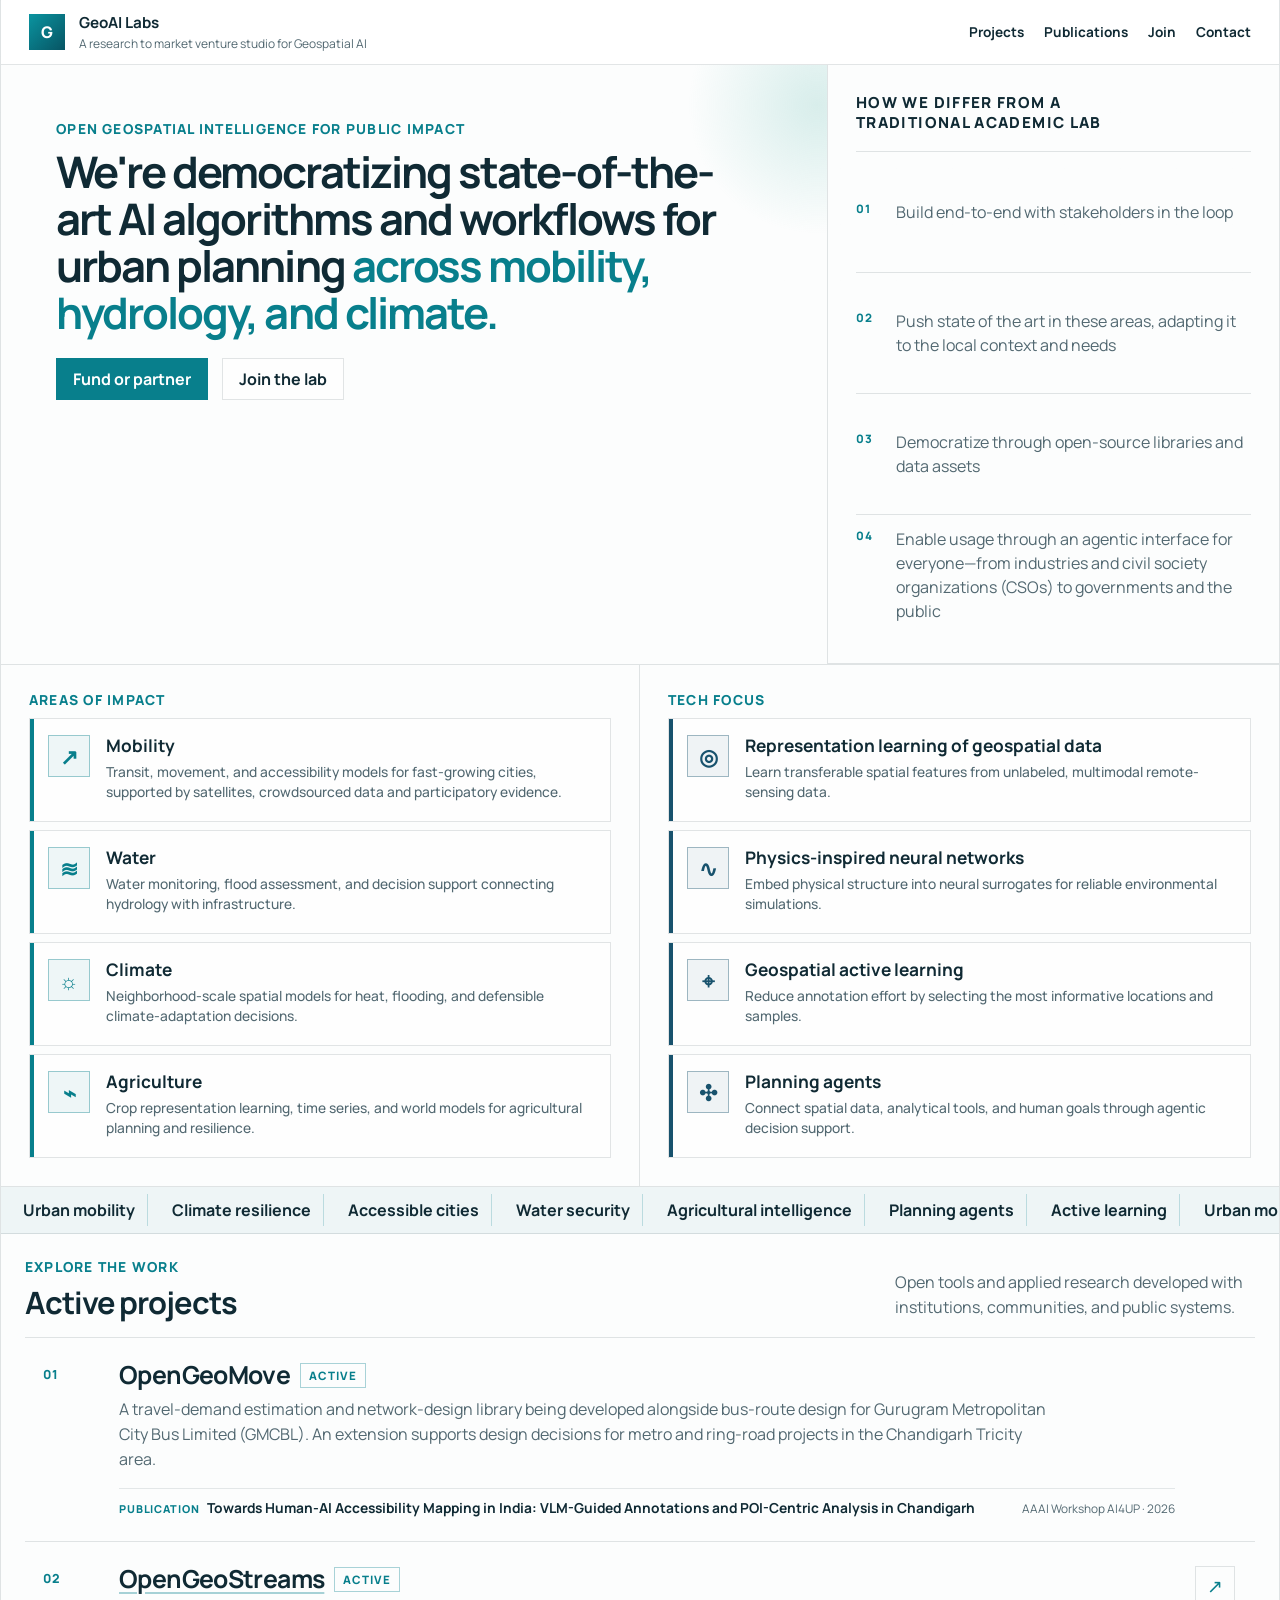
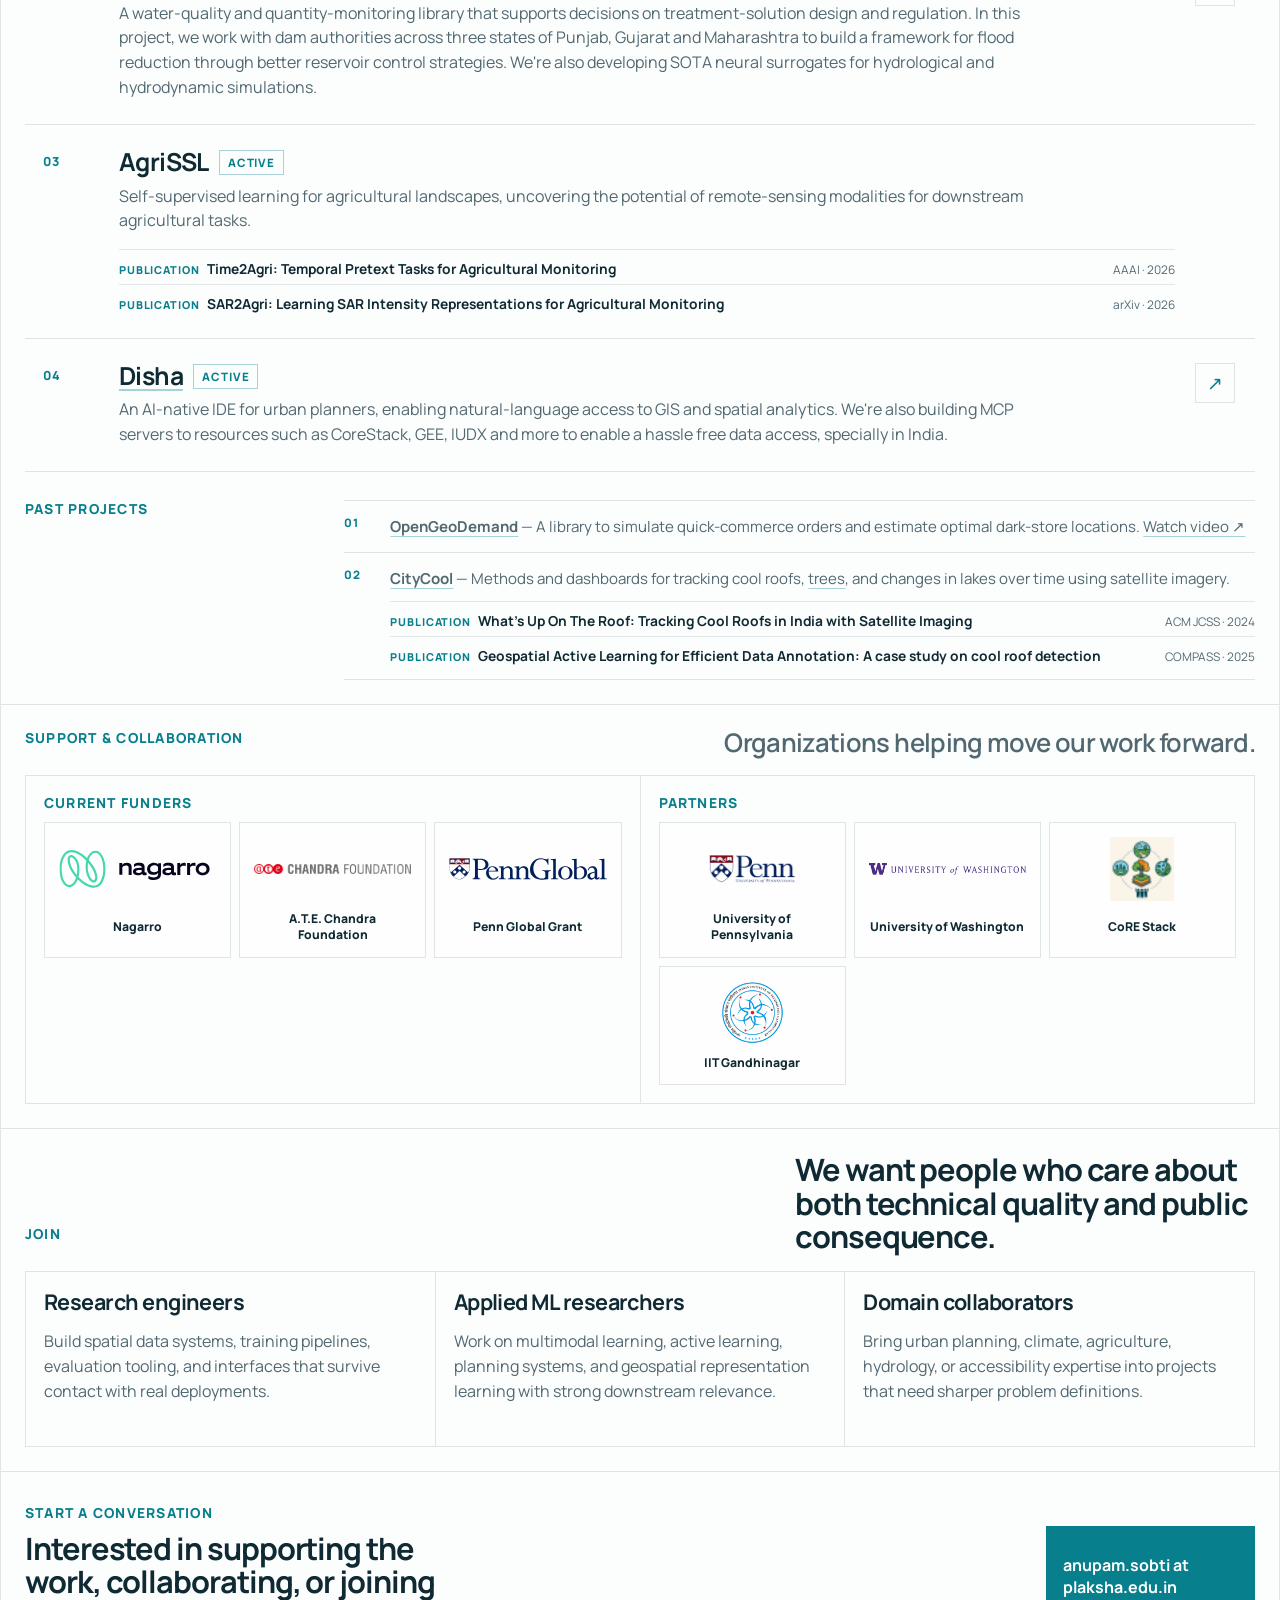
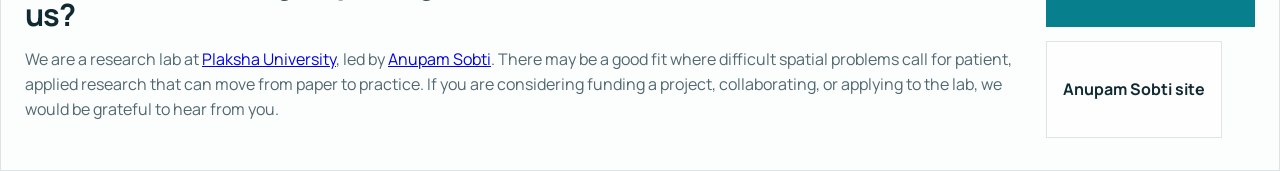
==== commit 0cfcdc7a: "Refine contact and collaboration copy" ====
--- a/index.html
+++ b/index.html
@@ -265,10 +265,16 @@
           <div class="contact-panel">
             <div>
               <p class="eyebrow">Start A Conversation</p>
-              <h2>Interested in funding, partnering, or joining?</h2>
-              <p>
-                The strongest fits are institutions with hard spatial problems, patient
-                ambition, and a willingness to build things that can move from paper to practice.
+              <h2>Interested in supporting the work, collaborating, or joining us?</h2>
+              <p>
+                We are a research lab at
+                <a href="https://plaksha.edu.in/" target="_blank" rel="noreferrer">Plaksha University</a>,
+                led by
+                <a href="https://anupamsobti.github.io/" target="_blank" rel="noreferrer">Anupam Sobti</a>.
+                There may be a good fit where difficult spatial problems call for patient,
+                applied research that can move from paper to practice. If you are considering
+                funding a project, collaborating, or applying to the lab, we would be grateful
+                to hear from you.
               </p>
             </div>
             <div class="contact-actions">
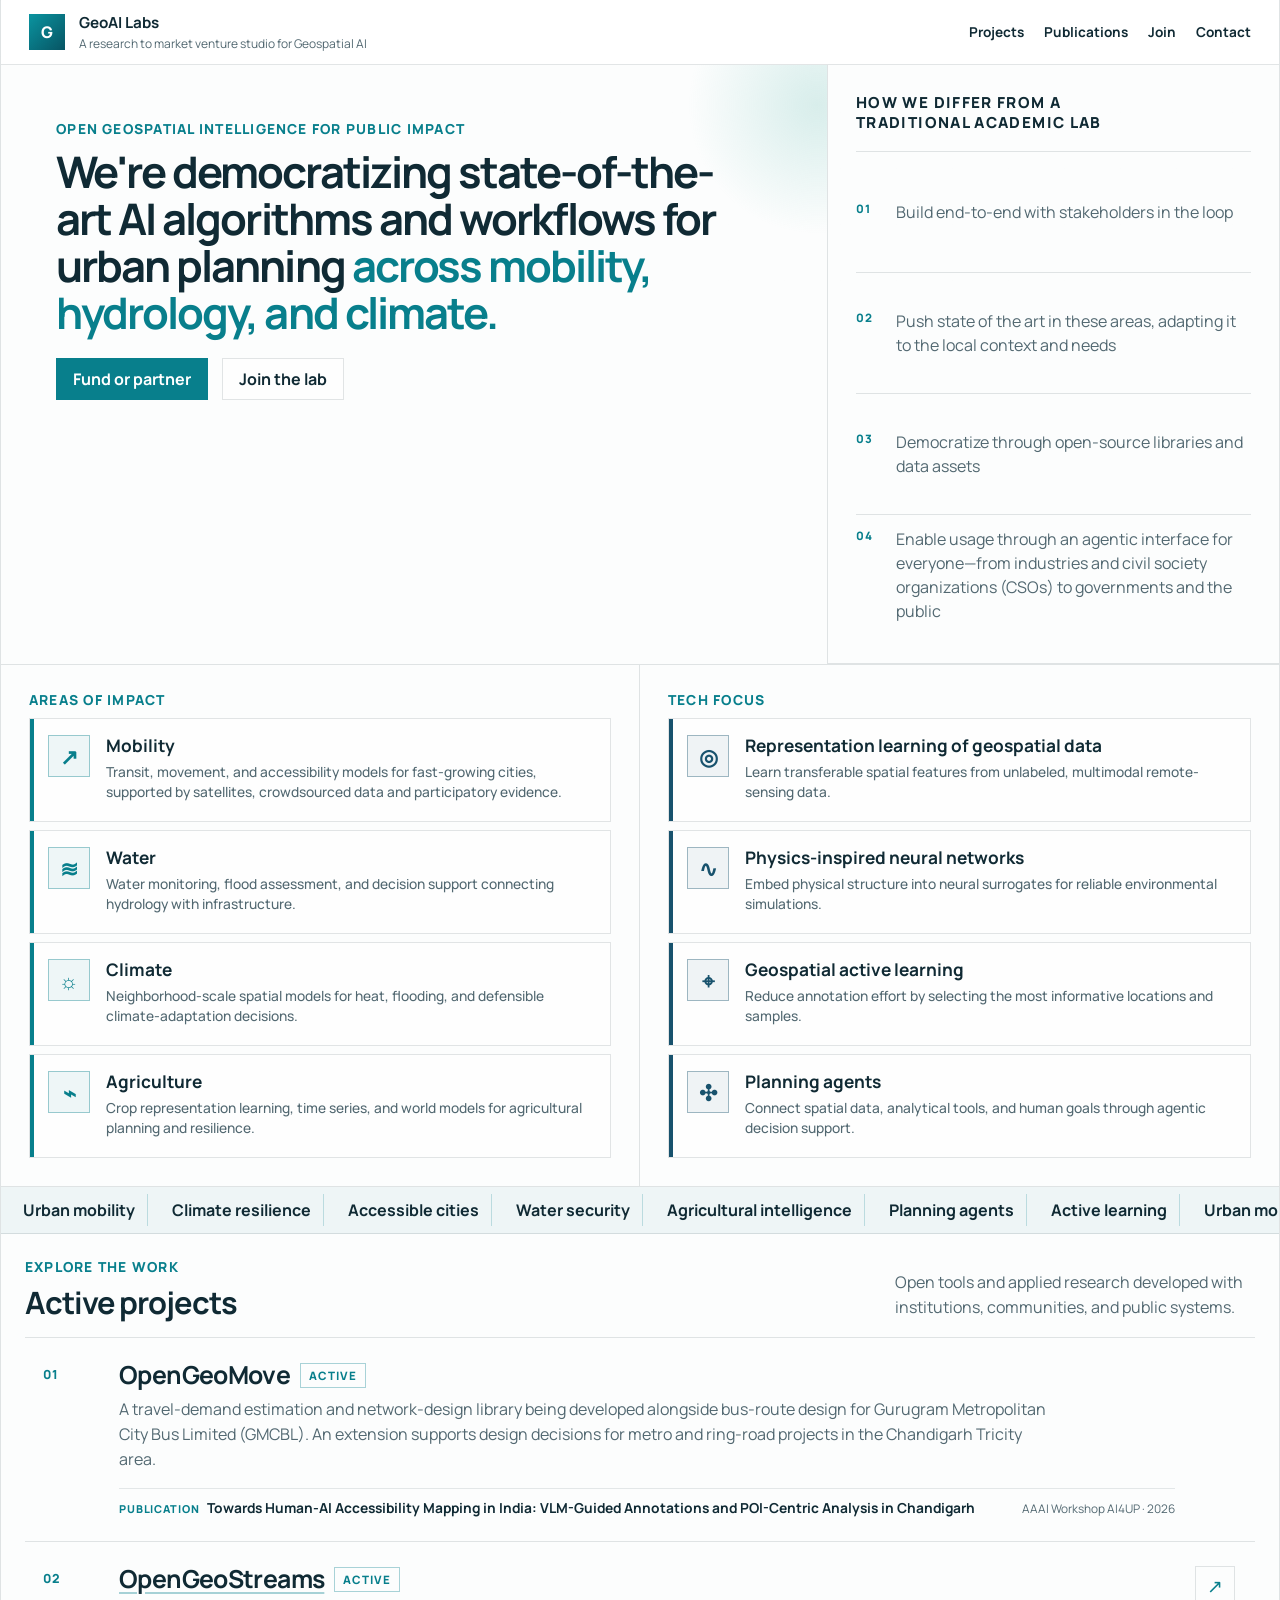
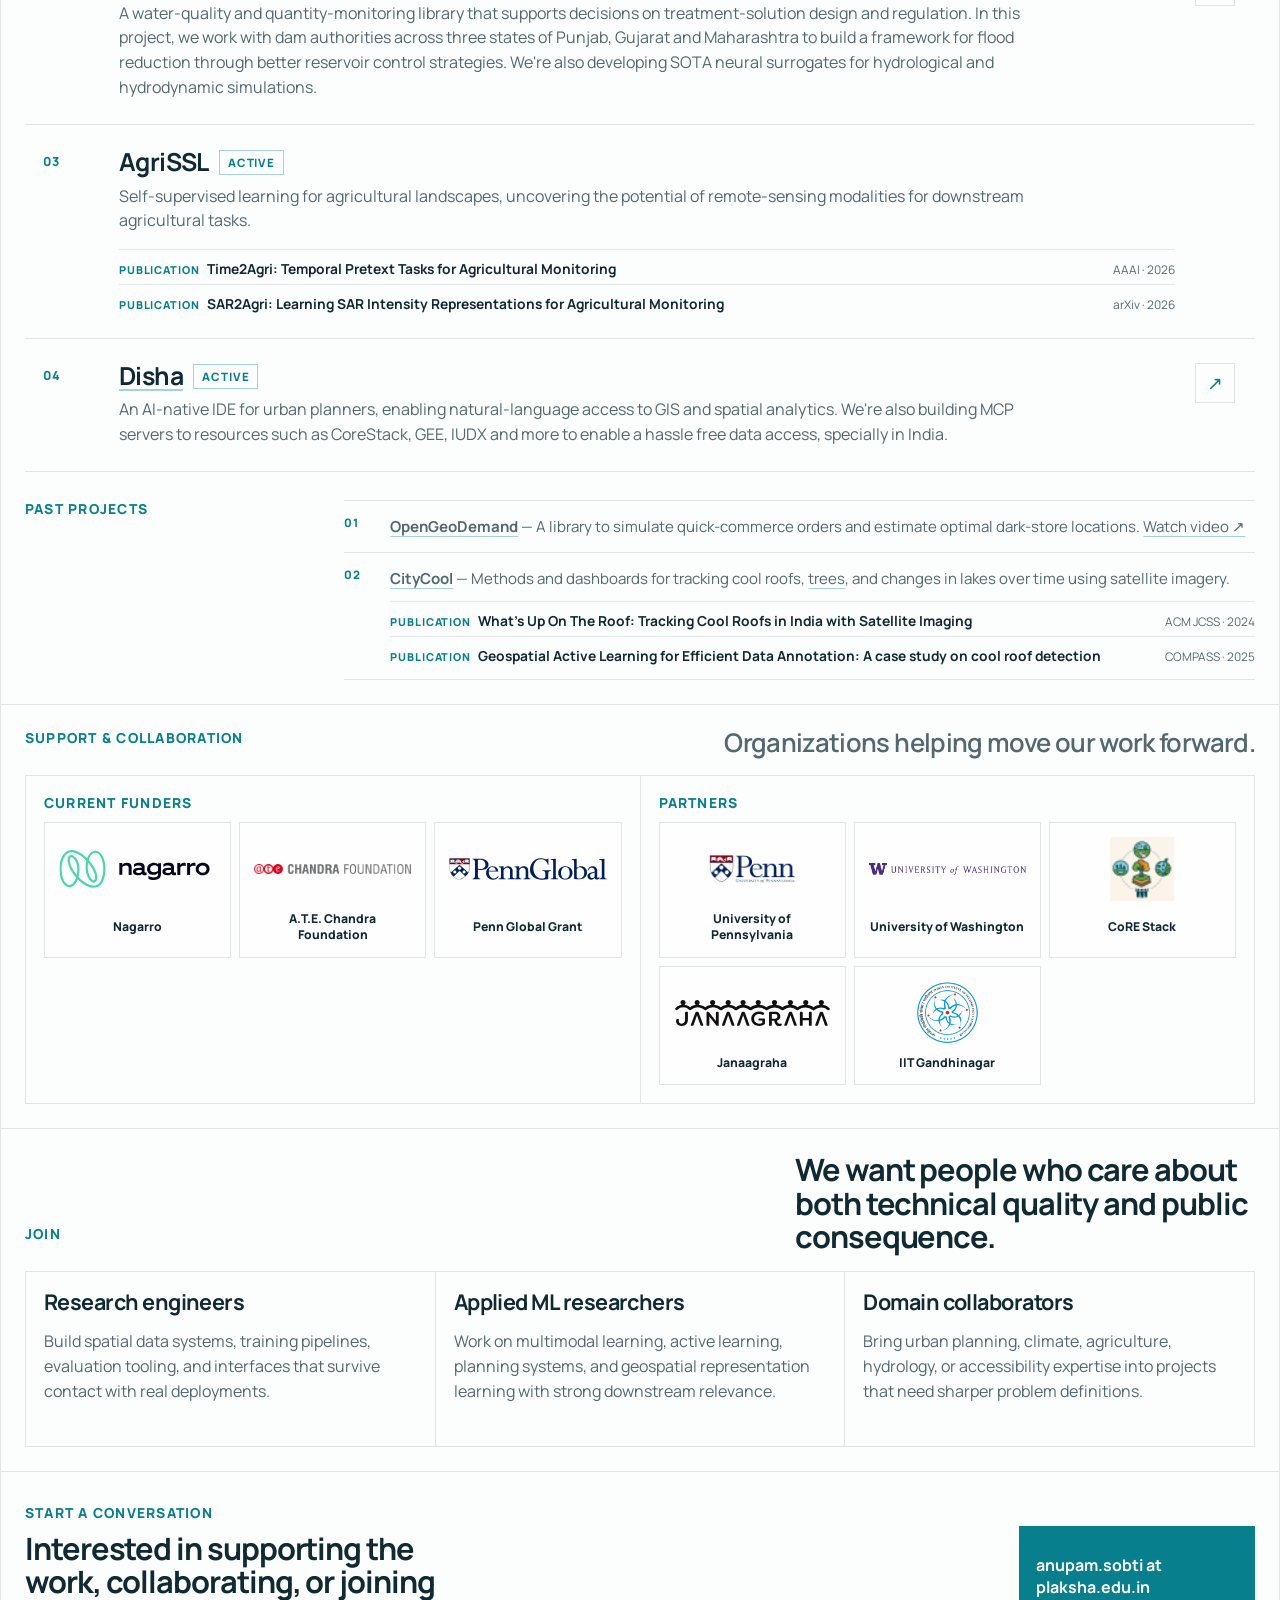
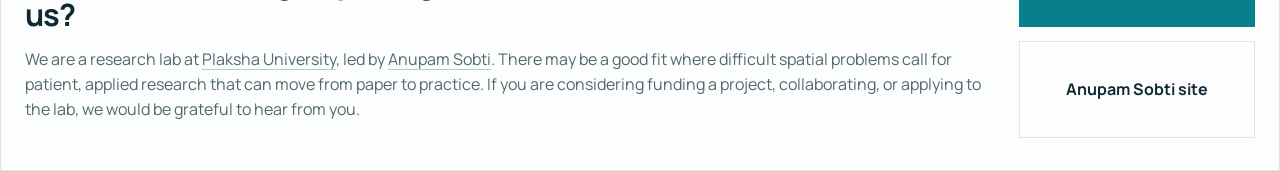
==== commit 23c5fa02: "Add Janaagraha as a collaborator" ====
--- a/index.html
+++ b/index.html
@@ -221,6 +221,10 @@
                   <img src="images/corestack.png" alt="CoRE Stack" />
                   <span>CoRE Stack</span>
                 </a>
+                <a class="logo-card" href="https://www.janaagraha.org/" target="_blank" rel="noreferrer">
+                  <img src="images/janaagraha.svg" alt="Janaagraha" />
+                  <span>Janaagraha</span>
+                </a>
                 <a class="logo-card" href="https://iitgn.ac.in/" target="_blank" rel="noreferrer">
                   <img src="images/iit-gandhinagar.png" alt="IIT Gandhinagar" />
                   <span>IIT Gandhinagar</span>
--- a/styles.css
+++ b/styles.css
@@ -822,6 +822,22 @@
   justify-content: space-between;
   gap: 24px;
   padding: 24px;
+}
+
+.contact-panel p a {
+  color: inherit;
+  text-decoration-color: rgba(8, 127, 140, 0.35);
+  text-underline-offset: 4px;
+}
+
+.contact-panel p a:hover {
+  color: var(--brand);
+  text-decoration-color: currentColor;
+}
+
+.contact-actions .button {
+  width: 236px;
+  max-width: 100%;
 }
 
 .reveal {
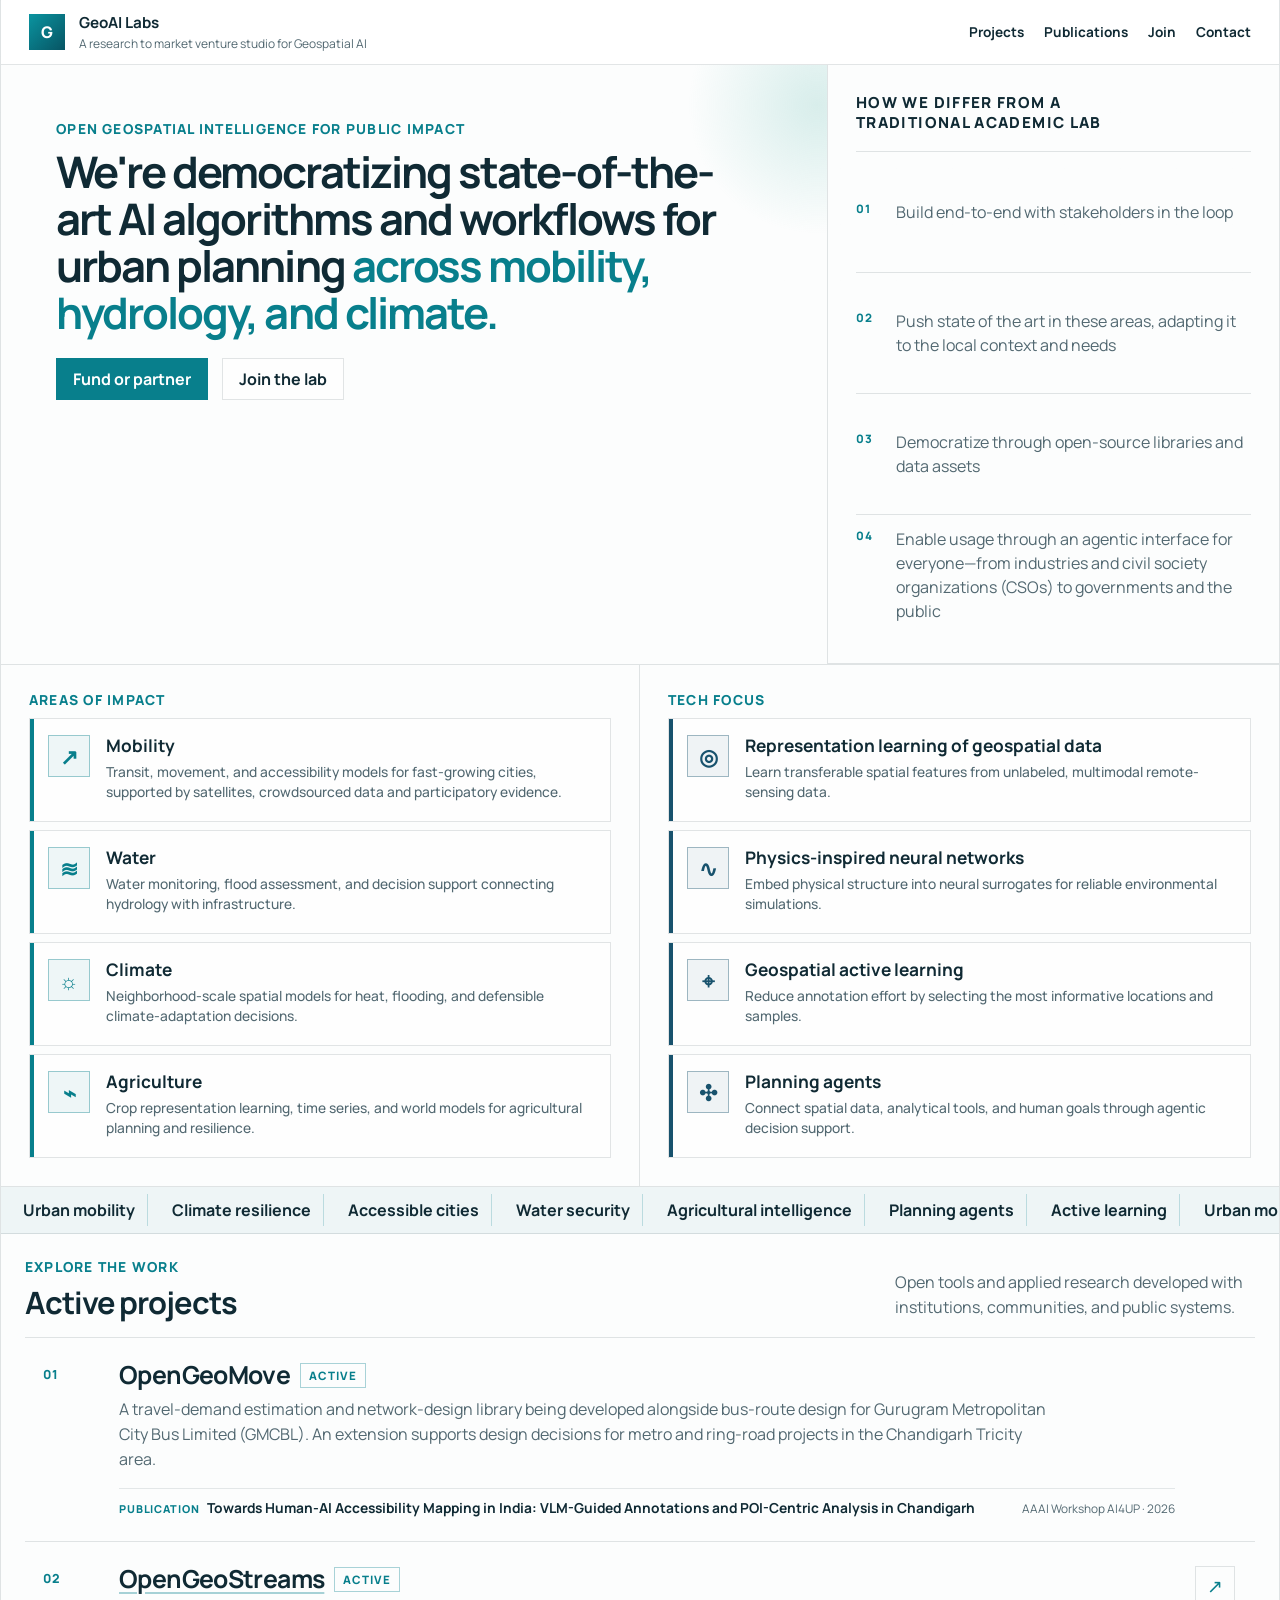
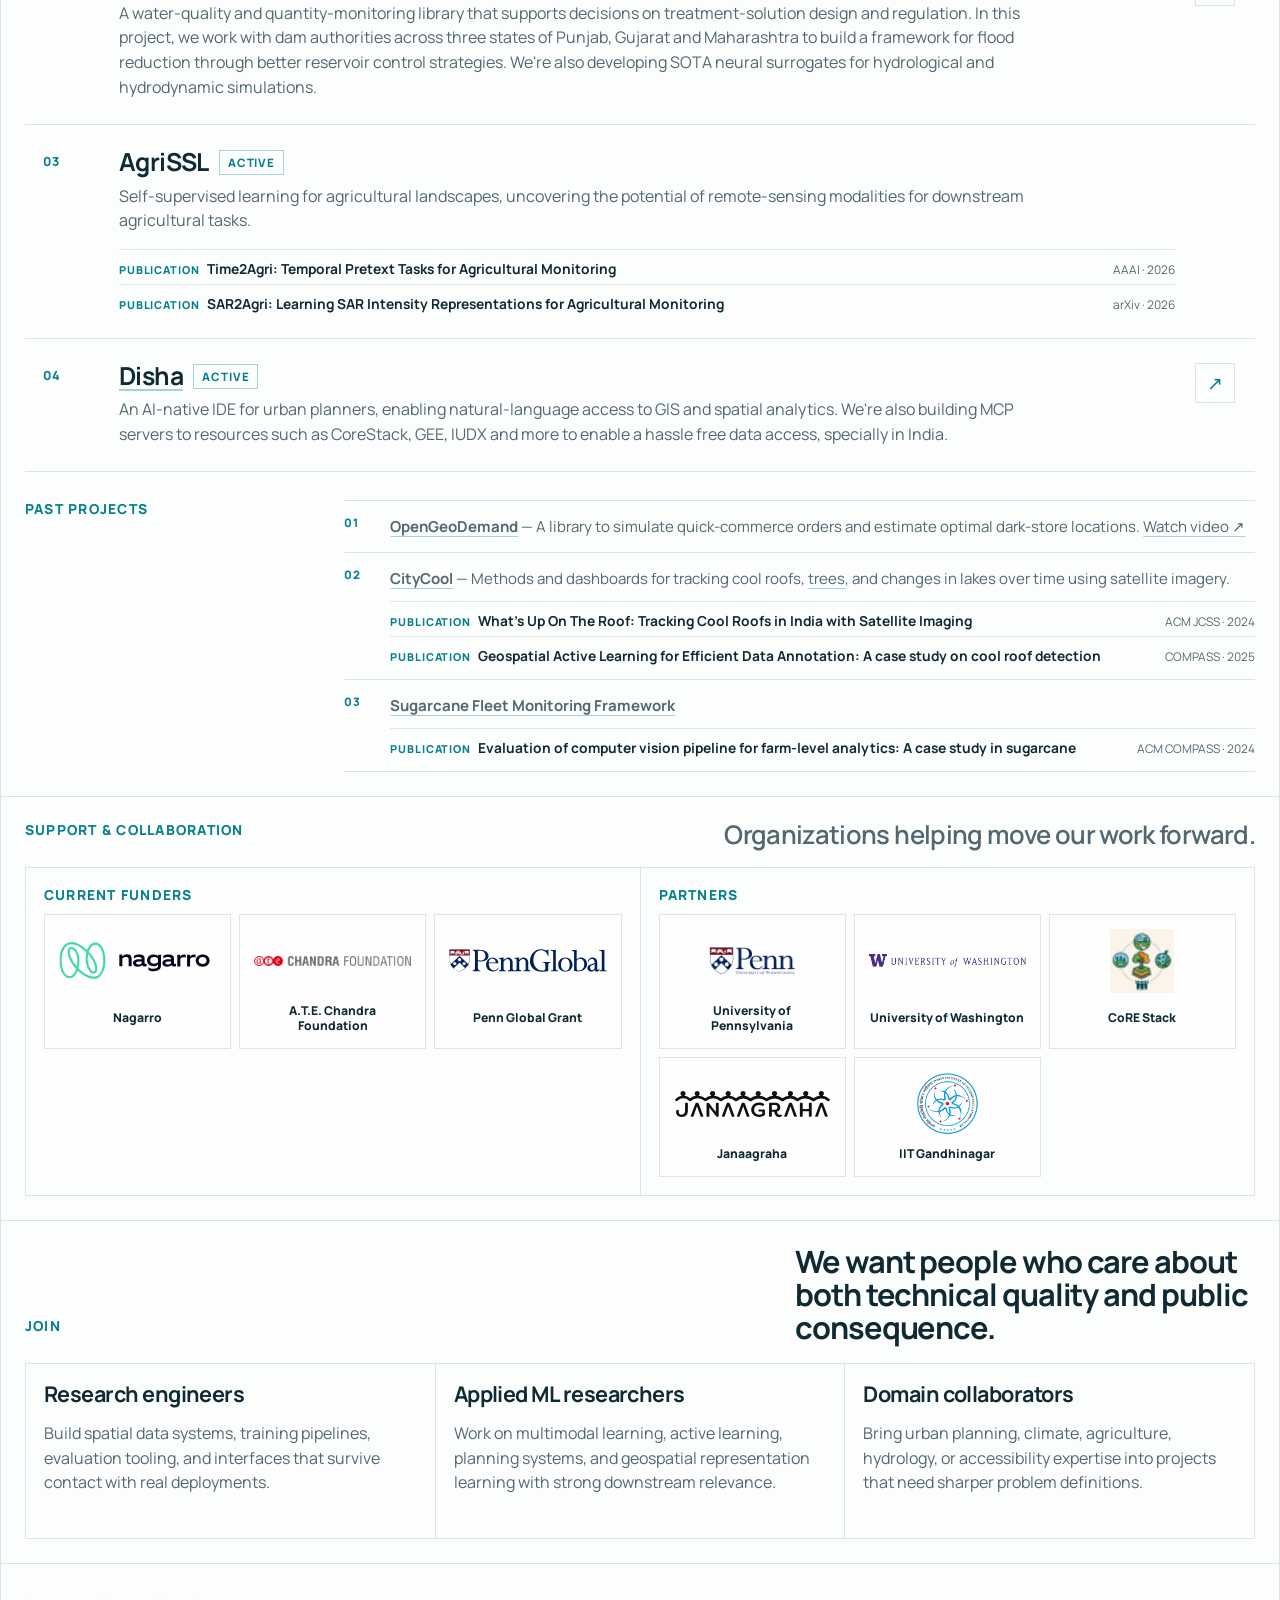
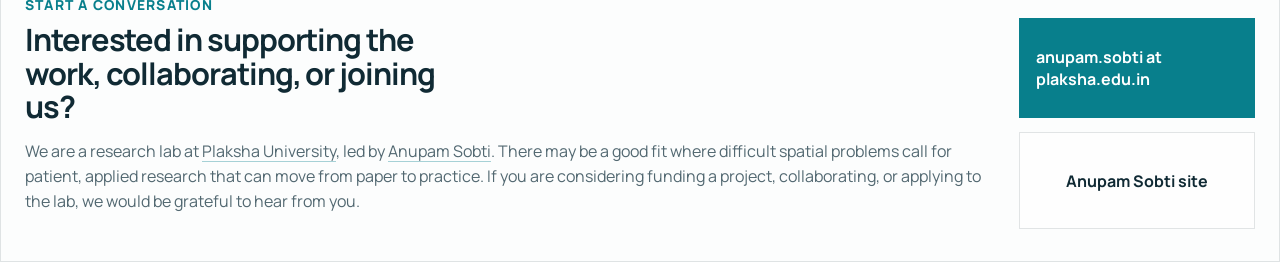
==== commit cda39838: "Add sugarcane fleet monitoring project" ====
--- a/index.html
+++ b/index.html
@@ -155,12 +155,12 @@
               <span class="project-number">04</span>
               <div class="project-copy">
                 <div class="project-title-row">
-                  <h3><a href="https://github.com/geoailabs/disha" target="_blank" rel="noreferrer">Disha</a></h3>
+                  <h3><a href="https://opengeoai.in/disha/" target="_blank" rel="noreferrer">Disha</a></h3>
                   <span class="project-status">Active</span>
                 </div>
                 <p>An AI-native IDE for urban planners, enabling natural-language access to GIS and spatial analytics. We're also building MCP servers to resources such as CoreStack, GEE, IUDX and more to enable a hassle free data access, specially in India.</p>
              </div>
-              <a class="project-link" href="https://github.com/geoailabs/disha" target="_blank" rel="noreferrer" aria-label="View Disha on GitHub">↗</a>
+              <a class="project-link" href="https://opengeoai.in/disha/" target="_blank" rel="noreferrer" aria-label="View Disha">↗</a>
             </li>
           </ol>
 
@@ -175,6 +175,15 @@
                   <ul class="publication-list compact" aria-label="Related publications">
                     <li><span>Publication</span><cite>What’s Up On The Roof: Tracking Cool Roofs in India with Satellite Imaging</cite><small>ACM JCSS · 2024</small></li>
                     <li><span>Publication</span><cite>Geospatial Active Learning for Efficient Data Annotation: A case study on cool roof detection</cite><small>COMPASS · 2025</small></li>
+                  </ul>
+                </div>
+              </li>
+              <li>
+                <span>03</span>
+                <div>
+                  <p><strong><a href="https://github.com/SMURFTool/agri-informatics" target="_blank" rel="noreferrer">Sugarcane Fleet Monitoring Framework</a></strong></p>
+                  <ul class="publication-list compact" aria-label="Related publications">
+                    <li><span>Publication</span><cite>Evaluation of computer vision pipeline for farm-level analytics: A case study in sugarcane</cite><small>ACM COMPASS · 2024</small></li>
                   </ul>
                 </div>
               </li>
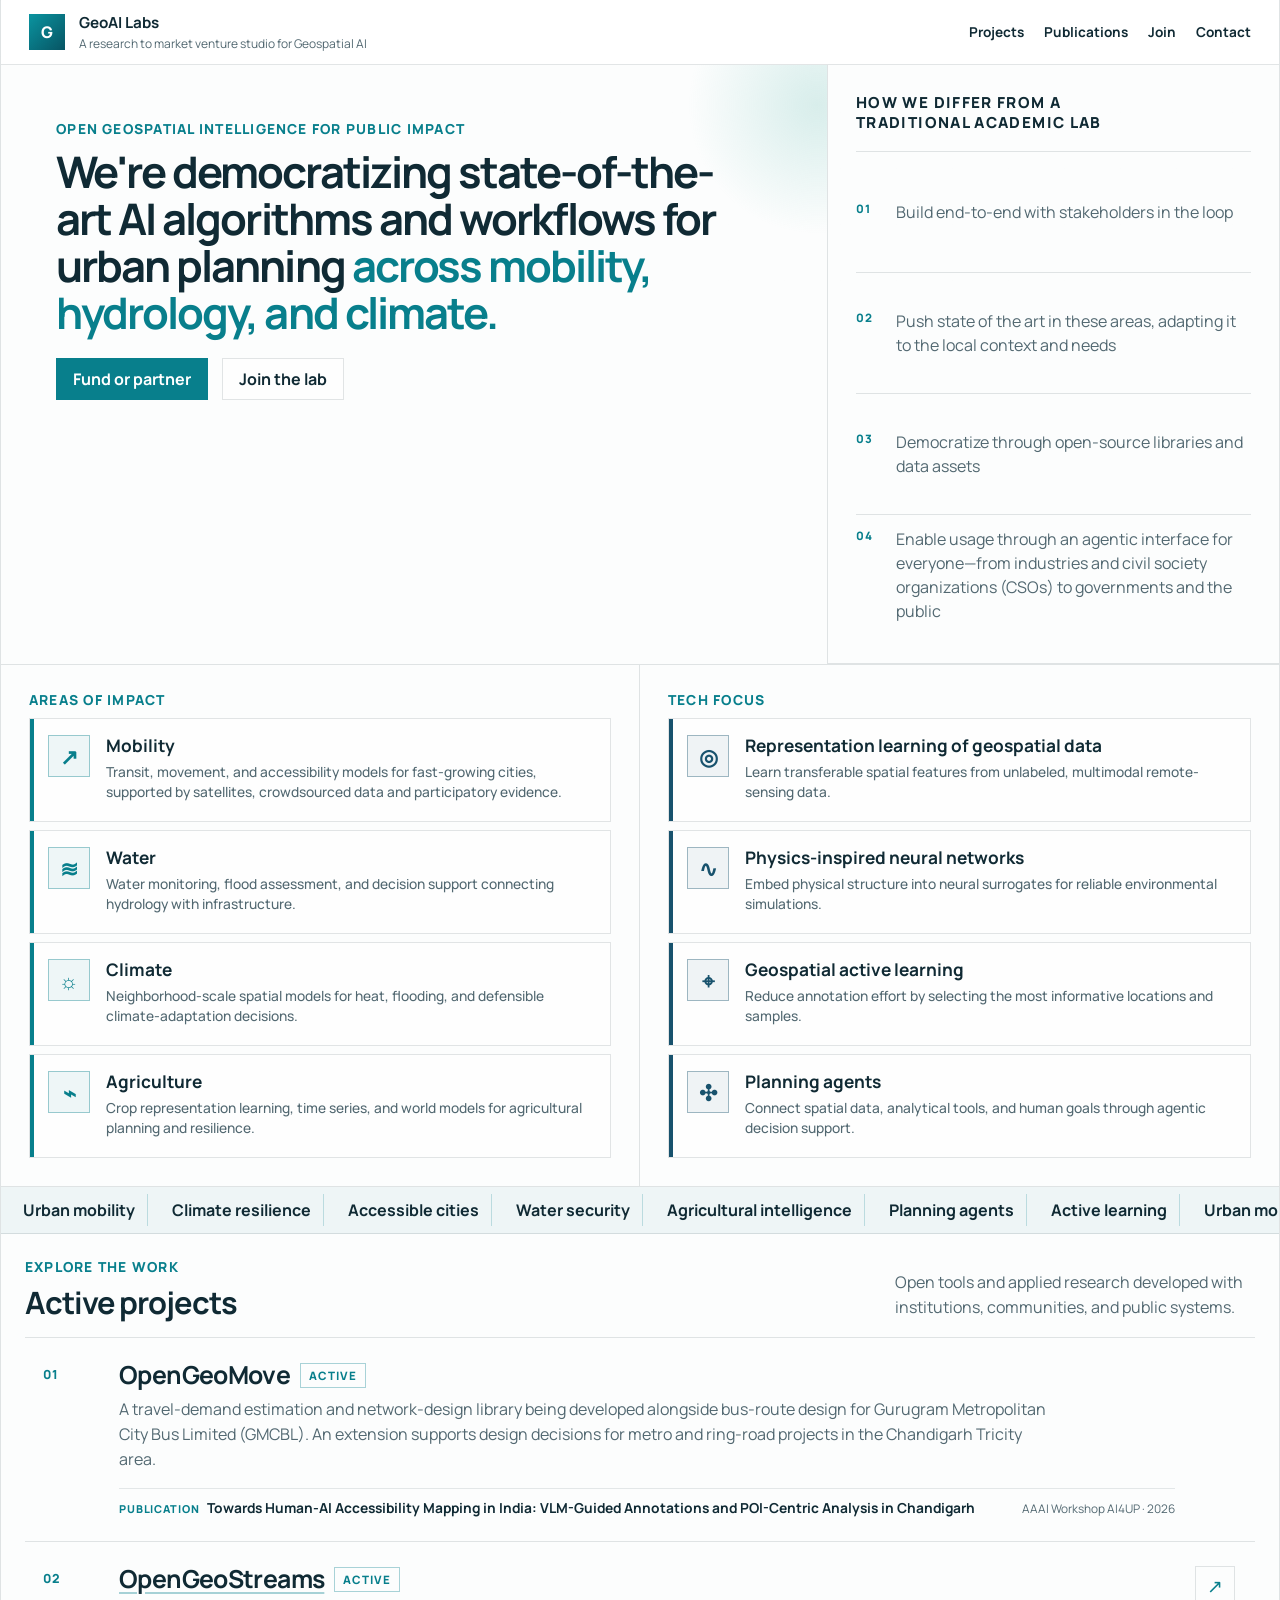
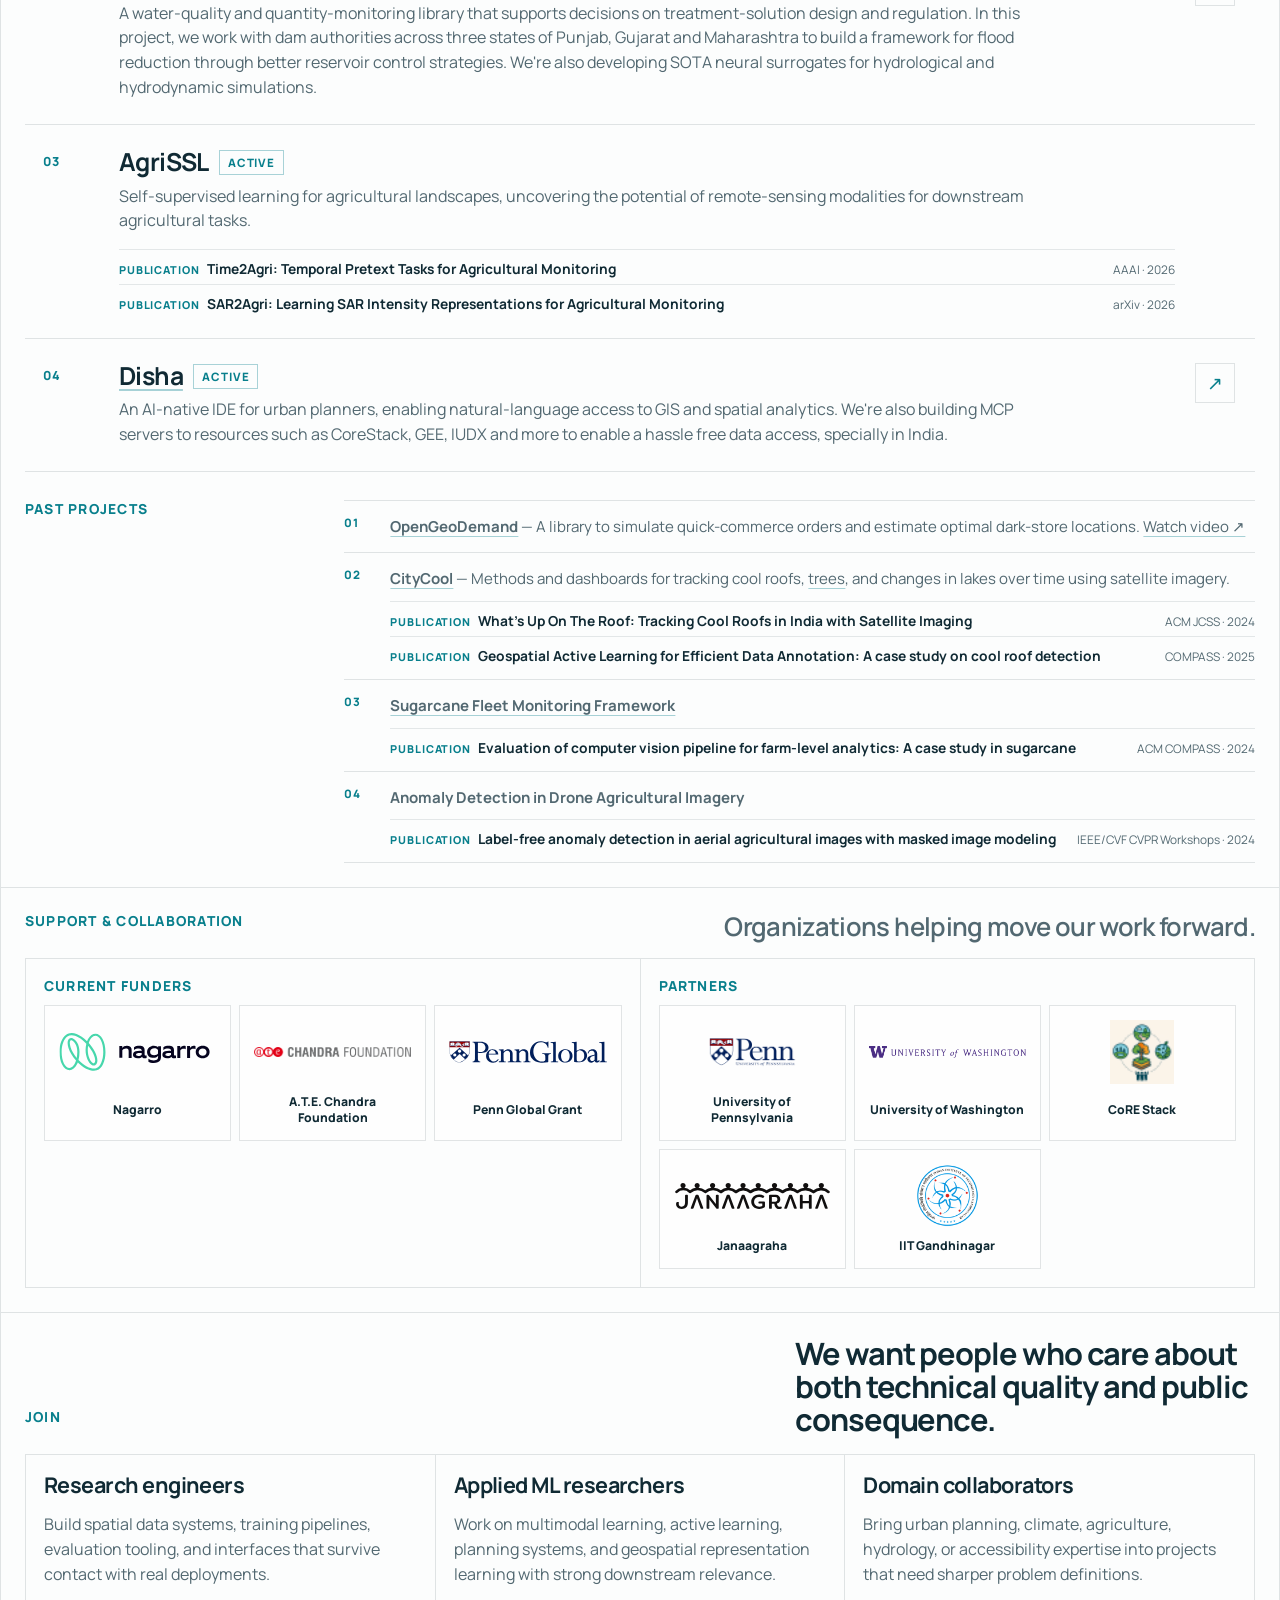
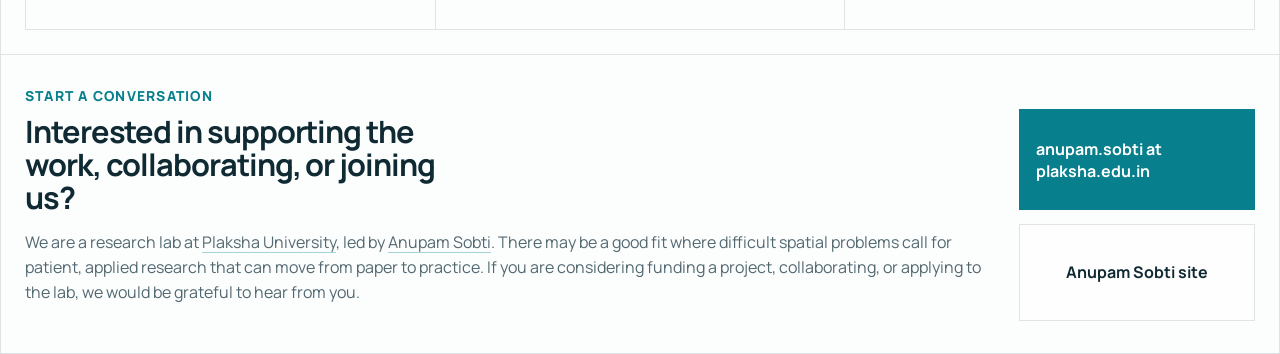
==== commit 611669d5: "Add agricultural anomaly detection project" ====
--- a/index.html
+++ b/index.html
@@ -187,6 +187,15 @@
                   </ul>
                 </div>
               </li>
+              <li>
+                <span>04</span>
+                <div>
+                  <p><strong>Anomaly Detection in Drone Agricultural Imagery</strong></p>
+                  <ul class="publication-list compact" aria-label="Related publications">
+                    <li><span>Publication</span><cite>Label-free anomaly detection in aerial agricultural images with masked image modeling</cite><small>IEEE/CVF CVPR Workshops · 2024</small></li>
+                  </ul>
+                </div>
+              </li>
             </ol>
           </div>
         </section>
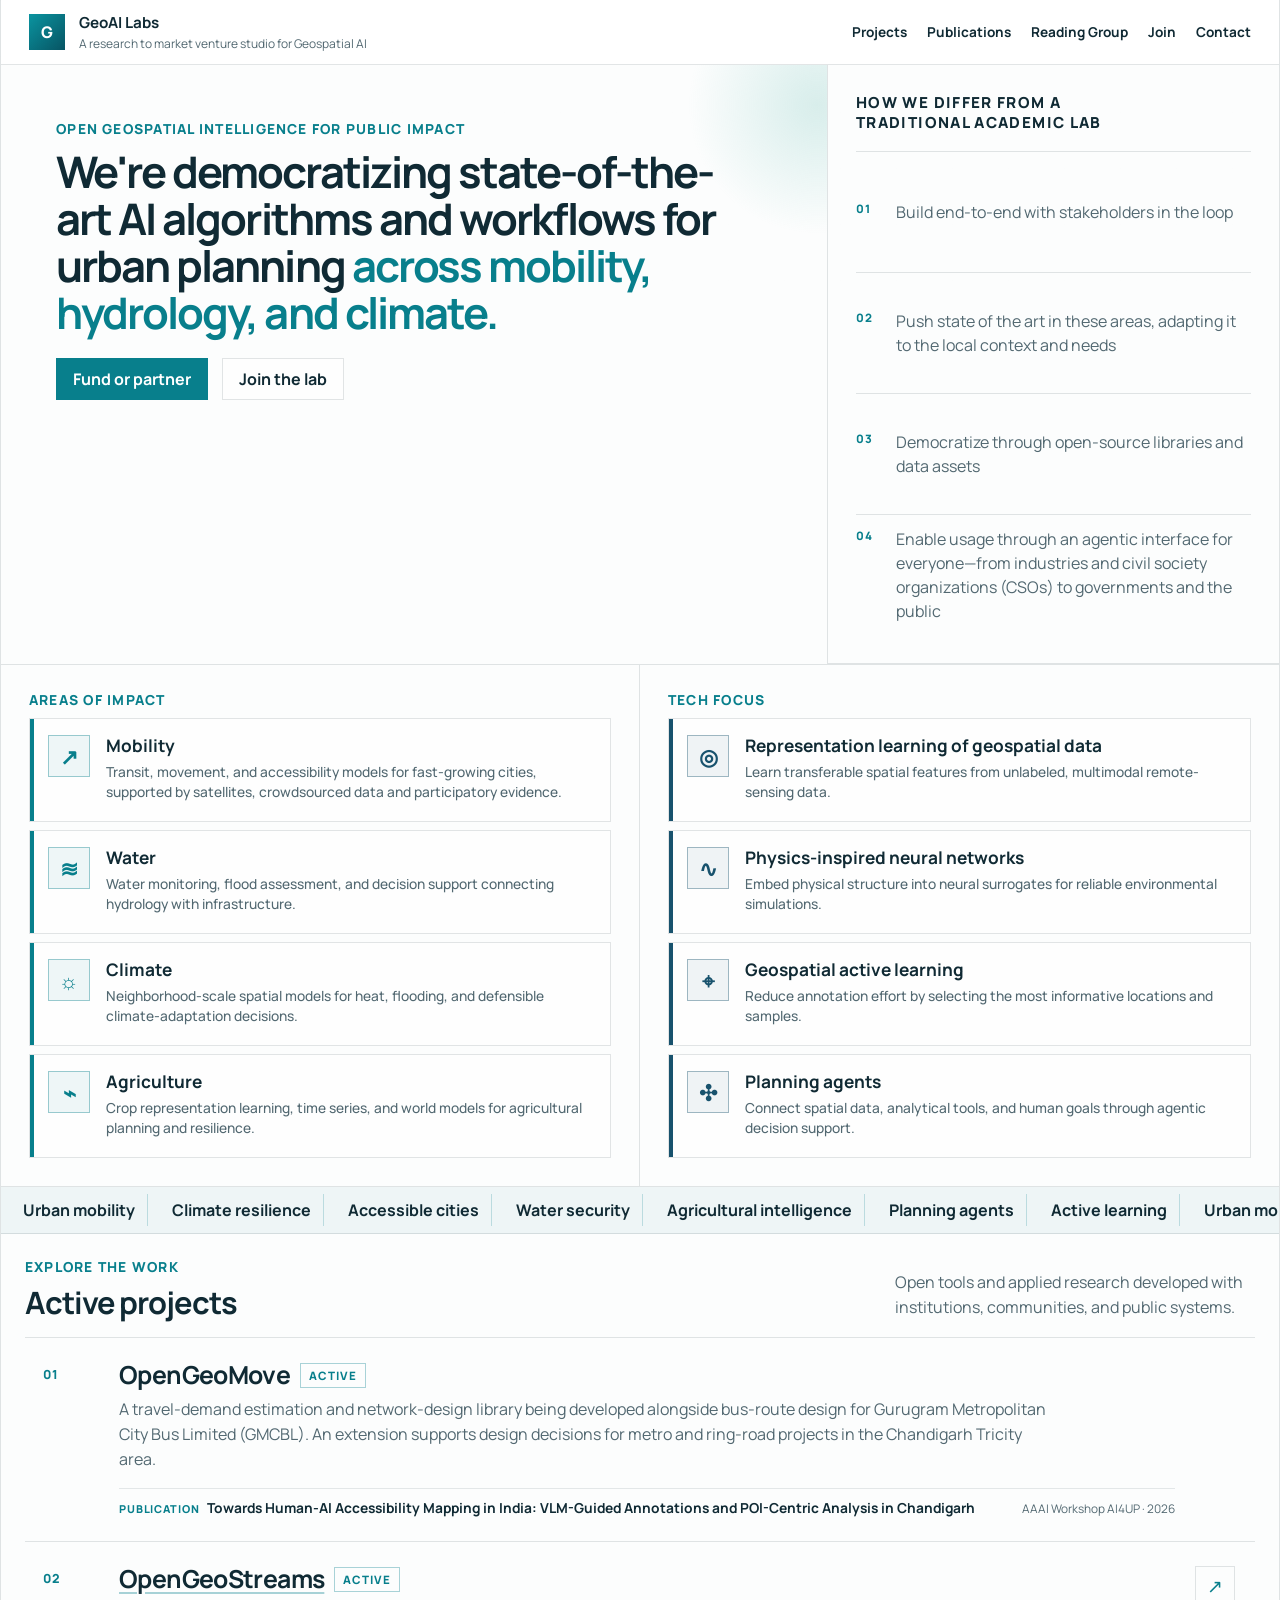
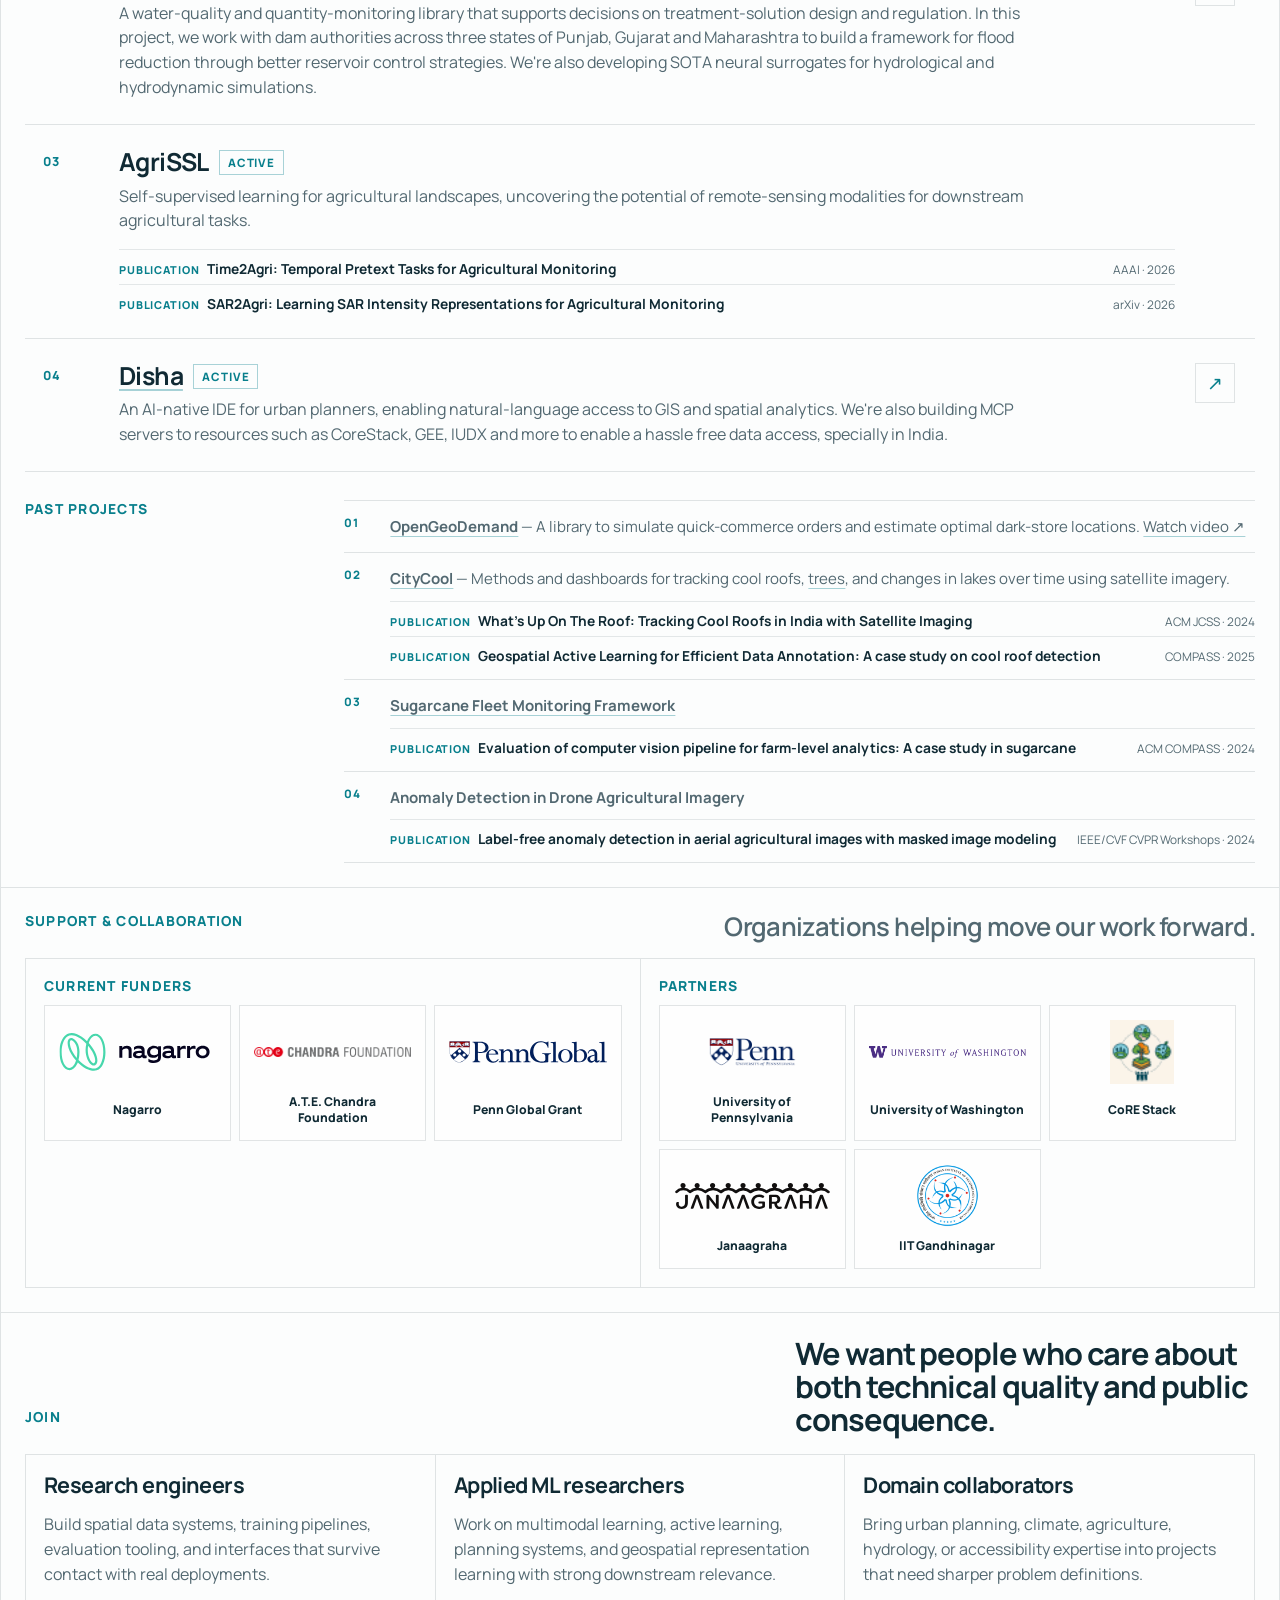
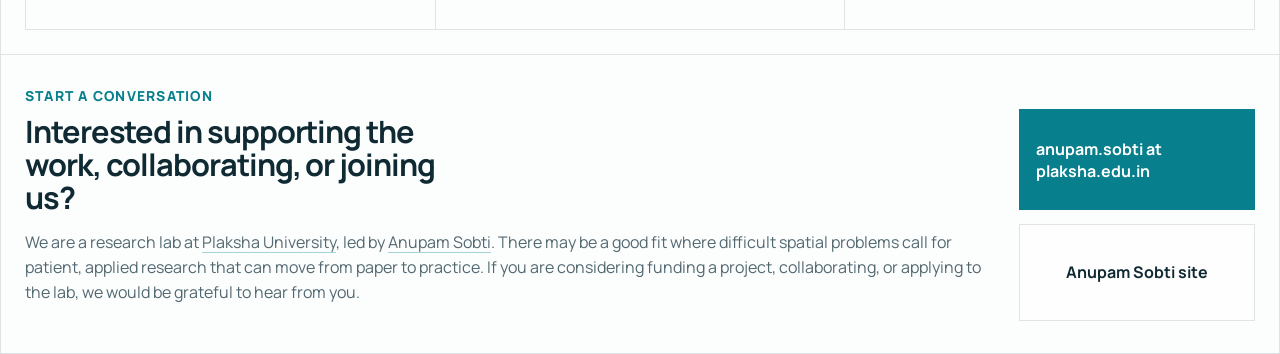
==== commit 5d59b577: "Add reading group to homepage navigation" ====
--- a/index.html
+++ b/index.html
@@ -29,6 +29,7 @@
         <nav class="site-nav">
           <a href="#demos">Projects</a>
           <a href="publications.html">Publications</a>
+          <a href="https://opengeoai.in/reading-group/">Reading Group</a>
           <a href="#join">Join</a>
           <a href="#contact">Contact</a>
         </nav>
